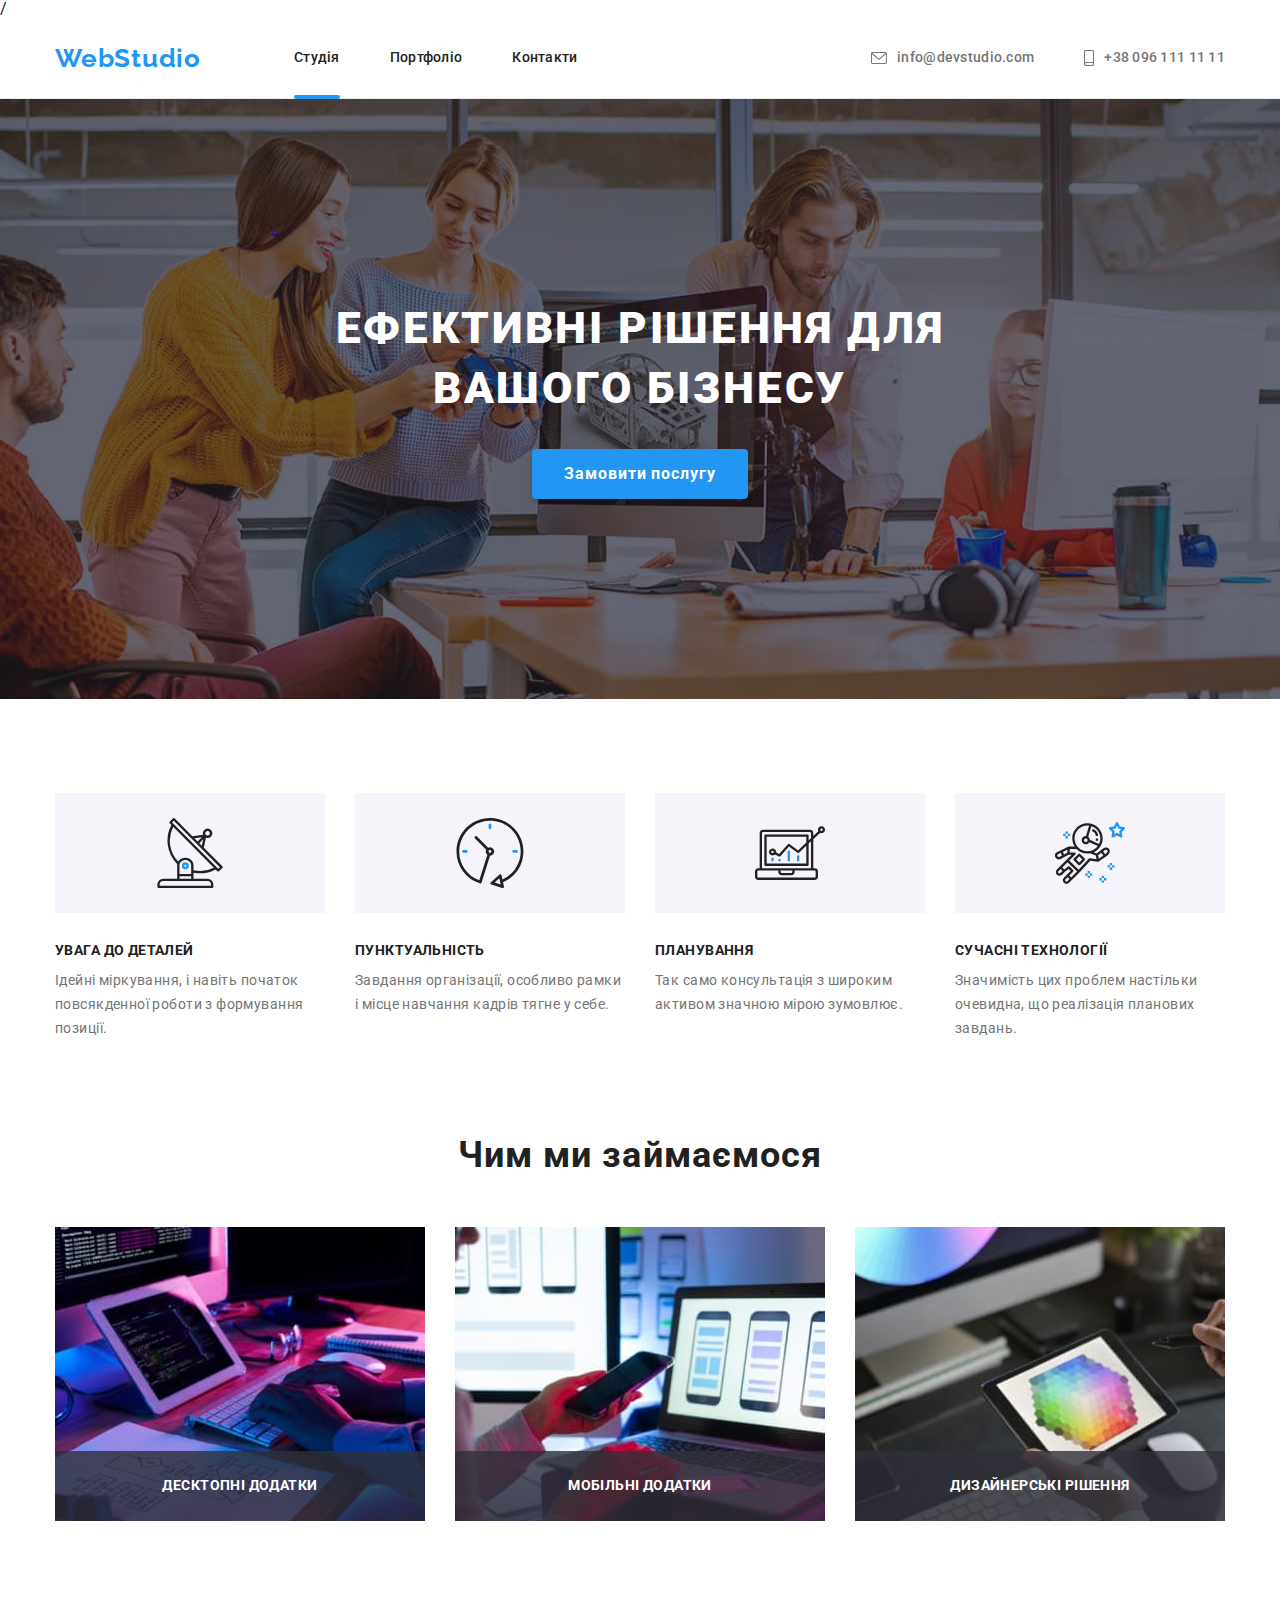
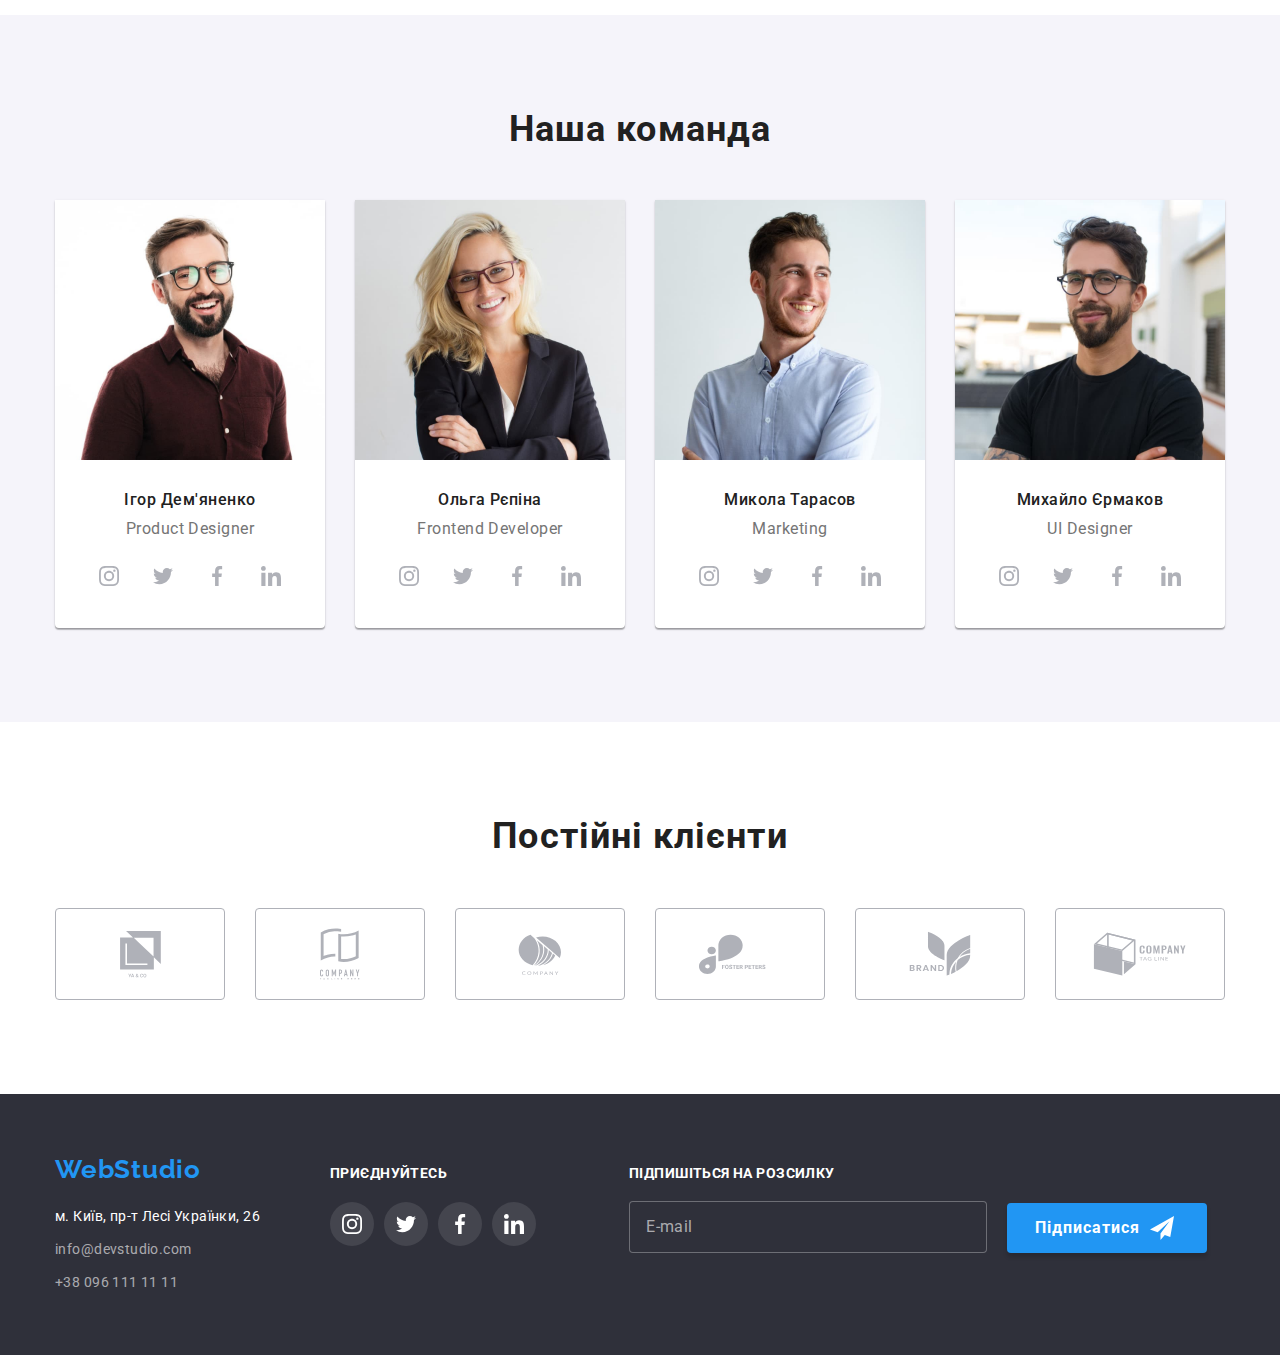
==== index.html @ 4f399b27 "07" ====
/<!DOCTYPE html>
<html lang="uk">
<head>
    <meta charset="UTF-8">
    <meta http-equiv="X-UA-Compatible" content="IE=edge">
    <meta name="viewport" content="width=device-width, initial-scale=1.0">
    <link href="https://fonts.googleapis.com/css2?family=Raleway:wght@700&family=Roboto:wght@400;500;700;900&display=swap"
        rel="stylesheet">
    <link rel="stylesheet" href="https://cdnjs.cloudflare.com/ajax/libs/modern-normalize/1.1.0/modern-normalize.min.css">
    <link rel="stylesheet" href="./css/main.min.css">
    <title>Студія</title>
</head>
<body>
<!--page header-->
    <header class="header">
    <div class="container header__item">
            <!--site logo-->
            <a class="logo" href="./index.html"><span>Web</span><span class="logo__roof">Studio</span></a>
            <!--section navigation menu-->
            <nav class="nav">
                <ul class="list nav__list">
                    <!--links to sections-->
                    <li class="list__item">
                        <a class="nav__link current" href="./index.html">Студія</a>
                    </li>
                    <li class="list__item">
                        <a class="nav__link" href="./portfolio.html">Портфоліо</a>
                    </li>
                    <li class="list__item">
                        <a class="nav__link" href="#">Контакти</a>
                    </li>
                </ul>
            </nav>
            <!--links contact us-->
            <ul class="list nav__list nav__list--left">
                <!--header e-mail address -->
                <li class="list__item">  
                    <a class="nav__link nav__link--disign" href="mailto:info@devstudio.com">
                        <svg class="nav__icon" width="16" height="12">
                            <use href="./images/icons.svg#icon-envelope"></use>
                        </svg>
                        info@devstudio.com
                    </a>
                </li>
                <!--header contact phone-->
                <li class="list__item">
                    <a class="nav__link nav__link--disign" href="tel:+380961111111">
                        <svg class="nav__icon" width="10" height="16">
                            <use href="./images/icons.svg#icon-smartphone"></use>
                        </svg>
                        +38 096 111 11 11
                    </a>
                </li>
            </ul>
    </div>
    </header>
                <!--main page content-->
    <main class="main">
                <!--section effective solutions for your business-->
        <section class="hiro">
                <!--title hero-->
            <h1 class="hiro__title">Ефективні рішення для вашого бізнесу</h1>
                <!--service order button-->
            <button class="button button--hiro" type="button" data-modal-open>Замовити послугу</button>
        </section>
                <!--features work section-->
        <section class="features">
               <div class="container">
                    <!--section heading features-->
                    <h2 class="features__title visualli-hiden">Особливості</h2>
                    <!--list of features-->
                    <ul class="list features__list">
                        <li class="list__item">
                                <div class="features__icon">
                                    <svg class="features__icon--antenna" width="70" height="70">
                                        <use href="./images/icons.svg#icon-antenna"></use>
                                    </svg>
                                </div>
                            <h3 class="features__subtitle">УВАГА ДО ДЕТАЛЕЙ</h3>
                            <p class="features__text">Ідейні міркування, і навіть початок повсякденної роботи з формування позиції.</p>
                        </li>
                        <li class="list__item">
                            <div class="features__icon">
                                <svg class="features__icon--clock" width="70" height="70">
                                    <use href="./images/icons.svg#icon-clock"></use>
                                </svg>
                            </div>
                            <h3 class="features__subtitle">ПУНКТУАЛЬНІСТЬ</h3>
                            <p class="features__text">Завдання організації, особливо рамки і місце навчання кадрів тягне у себе.</p>
                        </li>
                        <li class="list__item">
                            <div class="features__icon">
                                <svg class="features__icon--diagram" width="70" height="70">
                                    <use href="./images/icons.svg#icon-diagram"></use>
                                </svg>
                            </div>
                            <h3 class="features__subtitle">ПЛАНУВАННЯ</h3>
                            <p class="features__text">Так само консультація з широким активом значною мірою зумовлює.</p>
                        </li>
                        <li class="list__item">
                            <div class="features__icon">
                                <svg class="features__icon--astronaut" width="70" height="70">
                                    <use href="./images/icons.svg#icon-astronaut"></use>
                                </svg>
                            </div>
                            <h3 class="features__subtitle">СУЧАСНІ ТЕХНОЛОГІЇ</h3>
                            <p class="features__text">Значимість цих проблем настільки очевидна, що реалізація планових завдань.</p>
                        </li>
                    </ul>
                </div>
        </section>
        <section class="work">
            <div class="container">
                <!--what do we do-->
                <h2 class="title">Чим ми займаємося</h2>
                <!--image-->
                <ul class="list work__list">
                    <li class="list__item">
                        <div class="work__thumb">
                        <img class="work__image" src="./images/desk-office.jpg" alt="close up image programer working his desk office"
                            title="close up image programer working his desk office" width="370" height="294">
                            
                                <p class="work__text">Десктопні додатки</p>
                            </div>
                    </li>
                    <li class="list__item">
                        <div class="work__thumb">
                        <img class="work__image" src="./images/interface-mobile.jpg"
                            alt="web ui, designers are developing application smartphones team creators is working interface mobile"
                            title="web ui, designers are developing application smartphones team creators is working interface mobile"
                            width="370" height="294">
                            
                                <p class="work__text">Мобільні додатки</p>
                        </div>
                    </li>
                    <li class="list__item">
                        <div class="work__thumb">
                            <img class="work__image" src="./images/graphic-tablet.jpg" alt="creative artist web design with working colour selection graphic tablet"
                                title="creative artist web design with working colour selection graphic tablet" width="370" height="294">
                            <p class="work__text">Дизайнерські рішення</p>
                        </div>
                           
                    </li>
                </ul>
            </div>
        </section>
                <!--section is our team-->
        <section class="team">
            <div class="container">
                <h2 class="title">Наша команда</h2>
                <ul class="list team__list">
                    <!--employee card-->
                    <li class="list__item card">
                        <img class="team__image" src="./images/product-designer.jpg" alt="a dark-haired man in glasses with a bodysuit in a dark shirt"
                            title="a dark-haired man in glasses with a bodysuit in a dark shirt" width="270" height="260">
                        <div class="team__card">
                            <h3 class="team__subtitle">Ігор Дем'яненко</h3>
                            <p class="team__text">Product Designer</p>
                            <ul class="social">
                                <li class="social__item">
                                    <a class="social__linc social--light" href="#">
                                        <svg class="social__icon--instagram" width="20" height="20">
                                            <use href="./images/icons.svg#icon-instagram"></use>
                                        </svg>
                                    </a>
                                </li>
                                <li class="social__item">
                                    <a class="social__linc social--light" href="#">
                                        <svg class="social__icon--twitter" width="20" height="20">
                                            <use href="./images/icons.svg#icon-twitter"></use>
                                        </svg>
                                    </a>
                                </li>
                                <li class="social__item">
                                    <a class="social__linc social--light" href="#">
                                        <svg class="social__icon--facebook" width="20" height="20">
                                            <use href="./images/icons.svg#icon-facebook"></use>
                                        </svg>
                                    </a>
                                </li>
                                <li class="social__item">
                                    <a class="social__linc social--light" href="#">
                                        <svg class="social__icon--linkedin" width="20" height="20">
                                        <use href="./images/icons.svg#icon-linkedin"></use>
                                    </svg></a>
                                </li>
                            </ul>
                        </div>
                    </li>
                    <li class="list__item card">
                        <img class="team__image" src="./images/frontend-developer.jpg" alt="fair-haired woman in glasses in a classic suit"
                            title="fair-haired woman in glasses in a classic suit" width="270" height="260">
                        <div class="team__card">
                            <h3 class="team__subtitle">Ольга Рєпіна</h3>
                            <p class="team__text">Frontend Developer</p>
                            <ul class="social">
                                <li class="social__item">
                                    <a class="social__linc social--light" href="#">
                                        <svg class="social__icon--instagram" width="20" height="20">
                                            <use href="./images/icons.svg#icon-instagram"></use>
                                        </svg>
                                    </a>
                                </li>
                                <li class="social__item">
                                    <a class="social__linc social--light" href="#">
                                        <svg class="social__icon--twitter" width="20" height="20">
                                            <use href="./images/icons.svg#icon-twitter"></use>
                                        </svg>
                                    </a>
                                </li>
                                <li class="social__item">
                                    <a class="social__linc social--light" href="#">
                                        <svg class="social__icon--facebook" width="20" height="20">
                                            <use href="./images/icons.svg#icon-facebook"></use>
                                        </svg>
                                    </a>
                                </li>
                                <li class="social__item">
                                    <a class="social__linc social--light" href="#">
                                        <svg class="social__icon--linkedin" width="20" height="20">
                                            <use href="./images/icons.svg#icon-linkedin"></use>
                                        </svg></a>
                                </li>
                            </ul>
                        </div>
                    </li>
                    <li class="list__item card">
                        <img class="team__image" src="./images/marketing.jpg" alt="a dark-haired man in a light classic shirt"
                            title="a dark-haired man in a light classic shirt" width="270" height="260">
                        <div class="team__card">
                            <h3 class="team__subtitle">Микола Тарасов</h3>
                            <p class="team__text">Marketing</p>

                        <ul class="social">
                            <li class="social__item">
                                <a class="social__linc social--light" href="#">
                                    <svg class="social__icon--instagram" width="20" height="20">
                                        <use href="./images/icons.svg#icon-instagram"></use>
                                    </svg>
                                </a>
                            </li>
                            <li class="social__item">
                                <a class="social__linc social--light" href="#">
                                    <svg class="social__icon--twitter" width="20" height="20">
                                        <use href="./images/icons.svg#icon-twitter"></use>
                                    </svg>
                                </a>
                            </li>
                            <li class="social__item">
                                <a class="social__linc social--light" href="#">
                                    <svg class="social__icon--facebook" width="20" height="20">
                                        <use href="./images/icons.svg#icon-facebook"></use>
                                    </svg>
                                </a>
                            </li>
                            <li class="social__item">
                                <a class="social__linc social--light" href="#">
                                    <svg class="social__icon--linkedin" width="20" height="20">
                                        <use href="./images/icons.svg#icon-linkedin"></use>
                                    </svg></a>
                            </li>
                        </ul>
                        </div>
                    </li>
                    <li class="list__item card">
                        <img class="team__image" src="./images/ui-designer.jpg" alt="dark-haired man in glasses, in a black T-shirt"
                            title="dark-haired man in glasses, in a black T-shirt" width="270" height="260">
                        <div class="team__card">
                            <h3 class="team__subtitle">Михайло Єрмаков</h3>
                            <p class="team__text">UI Designer</p>
                            <ul class="social">
                                <li class="social__item">
                                    <a class="social__linc social--light" href="#" >
                                        <svg class="social__icon--instagram" width="20" height="20">
                                            <use href="./images/icons.svg#icon-instagram"></use>
                                        </svg>
                                    </a>
                                </li>
                                <li class="social__item">
                                    <a class="social__linc social--light" href="#">
                                        <svg class="social__icon--twitter" width="20" height="20">
                                            <use href="./images/icons.svg#icon-twitter"></use>
                                        </svg>
                                    </a>
                                </li>
                                <li class="social__item">
                        
                                    <a class="social__linc social--light" href="#" >
                                        <svg class="social__icon--facebook" width="20" height="20">
                                            <use href="./images/icons.svg#icon-facebook"></use>
                                        </svg>
                                    </a>
                                </li>
                                <li class="social__item">
                                    <a class="social__linc social--light" href="#">
                                        <svg class="social__icon--linkedin" width="20" height="20">
                                            <use href="./images/icons.svg#icon-linkedin"></use>
                                        </svg></a>
                                </li>
                            </ul>
                        </div>
                    </li>
                </ul>
            </div>
        </section>
        <!--section is our team-->
        <section class="customers">
            <div class="container">
                <h2 class="title">Постійні клієнти</h2>
                <ul class="list customers__list">
                    <li class="customers__item">
                        <a class="customers__linc" href="#">
                            <svg class="customers__icon" width="41" height="46.7">
                                <use href="./images/icons.svg#icon-comp1"></use>
                            </svg>
                        </a>
                        
                    </li>
                    <li class="customers__item">
                        <a class="customers__linc" href="#">
                            <svg class="customers__icon" width="40" height="52">
                                <use href="./images/icons.svg#icon-comp2"></use>
                            </svg>
                        </a>

                    </li>
                    <li class="customers__item">
                        <a class="customers__linc" href="#">
                            <svg class="customers__icon" width="43.46" height="41.18">
                                <use href="./images/icons.svg#icon-comp3"></use>
                            </svg>
                        </a>

                    </li>
                    <li class="customers__item">
                        <a class="customers__linc" href="#">
                            <svg class="customers__icon" width="84.44" height="40.62">
                                <use href="./images/icons.svg#icon-comp4"></use>
                            </svg>
                        </a>

                    </li>
                    <li class="customers__item">
                        <a class="customers__linc" href="#">
                            <svg class="customers__icon" width="62.54" height="45.43">
                                <use href="./images/icons.svg#icon-comp5"></use>
                            </svg>
                        </a>

                    </li>
                    <li class="customers__item">
                        <a class="customers__linc" href="#">
                            <svg class="customers__icon" width="93.79" height="43.93">
                                <use href="./images/icons.svg#icon-comp6"></use>
                            </svg>
                        </a>

                    </li>
                </ul>
            </div>
        </section>
    </main>
                <!--footer site-->
    <footer class="footer">
                <div class="container">
                    <section class="footer__item">
                        
                        <div class="footer__contacts">
                            <!--footer site logo-->
                            <a class="logo" href="./index.html"><span>Web</span><span class="logo__basement">Studio</span></a>
                            <!--location-->
                            <address class="address">
                                <ul class="list">
                                    <li class="list__item--address">
                                        <a class="address__geo--link address--contact" href="https://go.2gis.com/3j73v" target="_blank" rel="noopener noreferrer nofollow">м.
                                            Київ, пр-т Лесі Українки, 26</a>
                                    </li>
                                    <li class="list__item--address address--contact">
                                        <a class="address__mail--link" href="mailto:info@devstudio.com">info@devstudio.com</a>
                                    </li>
                                    <li class="list__item--address address--contact">
                                        <a class="address__tel--link" href="tel:+380961111111">+38 096 111 11 11</a>
                                    </li>
                                </ul>
                            </address>
                        </div>
                        
                        <div class="footer__social">
                            <h3 class="footer__title">приєднуйтесь</h3>
                            <ul class="social">
                                <li class="social__item">
                                    <a class="social__linc social--dark" href="#">
                                        <svg class="social__icon--instagram" width="20" height="20">
                                            <use href="./images/icons.svg#icon-instagram"></use>
                                        </svg>
                                    </a>
                                </li>
                                <li class="social__item">
                                    <a class="social__linc social--dark" href="#">
                                        <svg class="social__icon--twitter" width="20" height="20">
                                            <use href="./images/icons.svg#icon-twitter"></use>
                                        </svg>
                                    </a>
                                </li>
                                <li class="social__item">
                                    <a class="social__linc social--dark" href="#">
                                        <svg class="social__icon--facebook" width="20" height="20">
                                            <use href="./images/icons.svg#icon-facebook"></use>
                                        </svg>
                                    </a>
                                </li>
                                <li class="social__item" >
                                    <a class="social__linc social--dark" href="#">
                                        <svg class="social__icon--linkedin" width="20" height="20">
                                            <use href="./images/icons.svg#icon-linkedin"></use>
                                        </svg></a>
                                </li>
                            </ul>
                        </div>
                        <!-- subscription form -->
            
                            <form class="futer__form" name="subscription-form">
                                <label class="futer__label" id="subscription-form">Підпишіться на розсилку
                                    <input class="futer__input" type="email" name="subscription-form" placeholder="E-mail" >
                                </label>
                                <button class="button button--submit" type="submit">Підписатися
                                    <svg class="button__icon--end" width="24" height="24">
                                        <use href="./images/icons.svg#icon-send"></use>
                                    </svg>
                                </button>

                            </form>
                            
                    </section>
                </div>
    </footer>

    <!-- backdroup -->
    <div class="backdroup is-hidden" data-modal>
    <div class="modal">
                <!-- backdroup form-->
            <form class="modal__form" name="backdrop-form" autocomplete="off" >
                <strong class="modal__title">Залиште свої дані, ми вам передзвонимо</strong>

                <label id="backdrop-text" class="modal__label">Ім'я
                    <input type="text" name="user-name" class="modal__input" placeholder=" " minlength="3" required>
                    <svg class="modal__icon--start" width="18" height="18">
                        <use href="./images/icons.svg#icon-person"></use>
                    </svg>
                </label>

                <label id="backdrop-tel" class="modal__label">Телефон
                    <input type="tel" name="user-tel" class="modal__input" required>
                    <svg class="modal__icon--start" width="18" height="18">
                        <use href="./images/icons.svg#icon-phone"></use>
                    </svg>
                </label>

                <label id="backdrop-email" class="modal__label">Пошта
                    <input type="email" name="user-post" class="modal__input" required>
                    <svg class="modal__icon--start" width="18" height="18">
                        <use href="./images/icons.svg#icon-blackimail"></use>
                    </svg>
                </label>

                <label id="backdrop-feedback" class="modal__label">Коментар
                    <textarea class="feedback" name="feedback" cols="30" rows="9" placeholder="Введіть текст"></textarea>
                </label>

                <label class="user__contract">
                    <input type="checkbox" name="user-contract" class="checkbox" required>
                    <svg class="checkbox__icon" width="16" height="15">
                        <use class="icon" href="./images/icons.svg#icon-check"></use>
                    </svg>

                    Погоджуюся з розсилкою та приймаю <a class="contract" href="#">Умови договору</a>
                </label>

                <button class="button button--modal" type="submit">Відправити</button>

            </form>
           
        <button class="button__icon--center" data-modal-close>
            <svg class="button__icon" width="11" height="11">
                <use href="./images/icons.svg#close-black"></use>
            </svg>
        </button>
    </div>
    </div>
    <script src="./js/modal.js"></script>
</body>
</html>
---- css/main.min.css ----
body{font-family:"Roboto",sans-serif;color:#212121;background-color:#fff}a{text-decoration:none}.container{width:1200px;margin-left:auto;margin-right:auto;padding:0 15px}.visualli-hiden{position:absolute;white-space:nowrap;width:1px;height:1px;overflow:hidden;border:0;padding:0;clip:rect(0 0 0 0);-webkit-clip-path:inset(50%);clip-path:inset(50%);margin:-1px}.list{list-style:none;margin:0px;padding:0px}.list__item{position:relative;background-color:#fff}.list__item--address{position:relative;background-color:#2f303a}.title{margin:0 0 50px 0;font-weight:700;font-size:36px;line-height:1.16;letter-spacing:.03em;text-align:center}.header{position:fixed;width:100%;left:50%;-webkit-transform:translateX(-50%);transform:translateX(-50%);border-bottom:1px solid #ececec;background-color:#fff;z-index:99}.header__item{display:-webkit-box;display:-ms-flexbox;display:flex;-webkit-box-align:center;-ms-flex-align:center;align-items:center}.logo{font-family:"Raleway",sans-serif;font-size:26px;font-weight:700;line-height:1.19;letter-spacing:.03em;color:#2196f3}.logo__accent{color:#000}.logo__accent--color{color:#fff}.current::after{position:absolute;bottom:-1px;width:100%;display:block;height:4px;border-radius:2px;content:"";background-color:#2196f3;-webkit-transition:-webkit-transform 250ms cubic-bezier(0.4, 0, 0.2, 1);transition:-webkit-transform 250ms cubic-bezier(0.4, 0, 0.2, 1);transition:transform 250ms cubic-bezier(0.4, 0, 0.2, 1);transition:transform 250ms cubic-bezier(0.4, 0, 0.2, 1), -webkit-transform 250ms cubic-bezier(0.4, 0, 0.2, 1)}.list .nav__link .current{color:#2196f3}.nav{margin-left:93px}.nav__list{display:-webkit-box;display:-ms-flexbox;display:flex}.nav__list .list__item+.list__item{margin-left:50px}.nav__link{display:-webkit-box;display:-ms-flexbox;display:flex;padding:32px 0;font-weight:500;-webkit-box-align:center;-ms-flex-align:center;align-items:center;color:#212121;font-size:14px;line-height:1.14;letter-spacing:.02em;-webkit-transition:color 250ms cubic-bezier(0.4, 0, 0.2, 1);transition:color 250ms cubic-bezier(0.4, 0, 0.2, 1)}.nav__link:hover,.nav__link:focus{color:#2196f3}.nav__list--left{margin-left:auto}.nav__list--left .nav__link--disign{color:#757575}.nav__list--left .nav__link--disign:hover,.nav__list--left .nav__link--disign:focus{color:#2196f3}.nav__list--left .nav__icon{margin-right:10px;fill:currentColor}.nav__list--left .list__item+.list__item{margin-left:50px}.main{padding-top:81px}.hiro{max-width:1600px;margin-left:auto;margin-right:auto;padding-top:200px;padding-bottom:200px;text-align:center;background-color:#c4c4c4;background-image:-webkit-gradient(linear, left top, right top, from(rgba(47, 48, 58, 0.4)), to(rgba(47, 48, 58, 0.4))),url(../images/hiro.jpg);background-image:linear-gradient(to right, rgba(47, 48, 58, 0.4), rgba(47, 48, 58, 0.4)),url(../images/hiro.jpg);background-size:cover;background-position:center;background-repeat:no-repeat}.hiro__title{margin:0 auto;text-transform:uppercase;max-width:696px;text-align:center;font-weight:900;font-size:44px;line-height:1.36;letter-spacing:.06em;color:#fff}.button{font-family:inherit;font-weight:700;font-size:16px;line-height:1.88;letter-spacing:.06em;cursor:pointer;-webkit-box-shadow:0px 4px 4px rgba(0,0,0,.15);box-shadow:0px 4px 4px rgba(0,0,0,.15);color:#fff;background-color:#2196f3;border-radius:4px;border:inherit;-webkit-transition:background-color 250ms cubic-bezier(0.4, 0, 0.2, 1) box-shadow 250ms cubic-bezier(0.4, 0, 0.2, 1);transition:background-color 250ms cubic-bezier(0.4, 0, 0.2, 1) box-shadow 250ms cubic-bezier(0.4, 0, 0.2, 1)}.button:hover,.button:focus{background-color:#188ce8}.button--hiro{display:inline-block;text-align:center;border-color:rgba(0,0,0,0);min-width:216px;margin-top:30px;padding:10px 32px}.features{padding-top:94px;padding-bottom:94px}.features__subtitle{margin-top:0px;margin-bottom:10px;font-weight:700;font-size:14px;line-height:1.14;letter-spacing:.03em;text-transform:uppercase}.features__text{color:#757575;margin:0px;font-size:14px;line-height:1.71;letter-spacing:.03em}.features__icon{display:-webkit-box;display:-ms-flexbox;display:flex;-webkit-box-align:center;-ms-flex-align:center;align-items:center;-webkit-box-pack:center;-ms-flex-pack:center;justify-content:center;margin-bottom:30px;height:120px;background-color:#f5f4fa}.features__list{display:-webkit-box;display:-ms-flexbox;display:flex;margin:0px;padding:0px;gap:30px}.features__list .list__item{-ms-flex-preferred-size:calc((100% - 90px)/4);flex-basis:calc((100% - 90px)/4)}.work{padding-bottom:94px}.work__list{display:-webkit-box;display:-ms-flexbox;display:flex;margin:0;padding:0;gap:30px}.work__thumb{position:relative;height:294px}.work__text{position:absolute;bottom:0;margin:0;padding:27px 0 27px 0;display:block;width:100%;text-align:center;text-transform:uppercase;font-weight:700;font-size:14px;line-height:1.14;letter-spacing:.03em;color:#fff;background-color:rgba(47,48,58,.8)}.team{padding-top:94px;padding-bottom:94px;background-color:#f5f4fa}.team__list{display:-webkit-box;display:-ms-flexbox;display:flex;margin:0px;padding:0px;gap:30px}.team__card{padding:30px 0}.team__subtitle{margin:0px;margin-bottom:10px;text-align:center;font-size:16px;line-height:1.19;letter-spacing:.03em;font-weight:500;color:#212121}.team__text{margin:0px;margin-bottom:16px;text-align:center;font-size:16px;line-height:1.19;letter-spacing:.03em;color:#757575}.card{-webkit-box-shadow:0px 1px 3px rgba(0,0,0,.12),0px 1px 1px rgba(0,0,0,.14),0px 2px 1px rgba(0,0,0,.2);box-shadow:0px 1px 3px rgba(0,0,0,.12),0px 1px 1px rgba(0,0,0,.14),0px 2px 1px rgba(0,0,0,.2);border-radius:0px 0px 4px 4px}.social{display:-webkit-box;display:-ms-flexbox;display:flex;-webkit-box-pack:center;-ms-flex-pack:center;justify-content:center;list-style:none;margin:0;padding:0;gap:10px}.social__linc{display:-webkit-box;display:-ms-flexbox;display:flex;-webkit-box-align:center;-ms-flex-align:center;align-items:center;-webkit-box-pack:center;-ms-flex-pack:center;justify-content:center;padding:0;border-radius:50%;width:44px;height:44px;-webkit-transition:background-color 250ms cubic-bezier(0.4, 0, 0.2, 1),fill 250ms cubic-bezier(0.4, 0, 0.2, 1);transition:background-color 250ms cubic-bezier(0.4, 0, 0.2, 1),fill 250ms cubic-bezier(0.4, 0, 0.2, 1)}.social--light{color:#fff;fill:#afb1b8}.social--light:hover,.social--light:focus{background-color:#2196f3;fill:currentColor}.social--dark{background-color:rgba(255,255,255,.1019607843);fill:#fff}.social--dark:hover,.social--dark:focus{background-color:#2196f3;color:currentColor}.customers{padding-top:94px;padding-bottom:94px}.customers__list{display:-webkit-box;display:-ms-flexbox;display:flex;margin:0px;padding:0px;gap:30px}.customers__linc{display:-webkit-box;display:-ms-flexbox;display:flex;-webkit-box-align:center;-ms-flex-align:center;align-items:center;-webkit-box-pack:center;-ms-flex-pack:center;justify-content:center;width:170px;height:92px;color:#afb1b8;border:1px solid #afb1b8;border-radius:4px;-webkit-transition:color 250ms cubic-bezier(0.4, 0, 0.2, 1),border 250ms cubic-bezier(0.4, 0, 0.2, 1);transition:color 250ms cubic-bezier(0.4, 0, 0.2, 1),border 250ms cubic-bezier(0.4, 0, 0.2, 1)}.customers__linc:hover,.customers__linc:focus{color:#188ce8;border:1px solid #188ce8}.customers__icon{display:block;fill:currentColor}.footer{padding-top:60px;padding-bottom:60px;background:#2f303a}.footer__title{margin-top:0px;margin-bottom:10px;font-weight:700;font-size:14px;line-height:1.14;letter-spacing:.03em;text-transform:uppercase;margin-bottom:20px;color:#fff}.footer__item{display:-webkit-box;display:-ms-flexbox;display:flex;-webkit-box-align:baseline;-ms-flex-align:baseline;align-items:baseline}.footer__social{display:block;margin-left:70px}.address{display:block;font-style:normal;margin-top:20px;font-size:14px;line-height:1.71;letter-spacing:.03em}.address__geo--link{color:#fff;-webkit-transition:color 250ms cubic-bezier(0.4, 0, 0.2, 1);transition:color 250ms cubic-bezier(0.4, 0, 0.2, 1)}.address__geo--link:hover,.address__geo--link:focus{color:#2196f3}.address__mail--link,.address__tel--link{display:block;color:rgba(255,255,255,.6);-webkit-transition:color 250ms cubic-bezier(0.4, 0, 0.2, 1);transition:color 250ms cubic-bezier(0.4, 0, 0.2, 1)}.address__mail--link:hover,.address__mail--link:focus,.address__tel--link:hover,.address__tel--link:focus{color:#2196f3}.address--contact{margin-top:9px}.futer__form{position:relative;display:-webkit-box;display:-ms-flexbox;display:flex;-webkit-box-align:end;-ms-flex-align:end;align-items:flex-end;margin-left:93px}.futer__form .futer__label{display:-webkit-box;display:-ms-flexbox;display:flex;-webkit-box-orient:vertical;-webkit-box-direction:normal;-ms-flex-direction:column;flex-direction:column;font-weight:700;font-size:14px;line-height:16px;letter-spacing:.03em;text-transform:uppercase;color:#fff}.futer__form .futer__label:hover .futer__input,.futer__form .futer__label:focus-within .futer__input{border-color:#2196f3}.futer__form .futer__label .futer__input:hover::-webkit-input-placeholder{color:#2196f3}.futer__form .futer__label .futer__input:hover::-moz-placeholder{color:#2196f3}.futer__form .futer__label .futer__input:hover:-ms-input-placeholder{color:#2196f3}.futer__form .futer__label .futer__input:hover::-ms-input-placeholder{color:#2196f3}.futer__form .futer__label .futer__input:hover::placeholder{color:#2196f3}.futer__form .futer__input{display:inline-block;margin-top:20px;width:358px;background-color:#2f303a;padding:15px 16px;color:rgba(255,255,255,.6);font-size:16px;line-height:20px;letter-spacing:.03em;border:1px solid rgba(255,255,255,.3);border-radius:4px;-webkit-transition:border-color 250ms cubic-bezier(0.4, 0, 0.2, 1);transition:border-color 250ms cubic-bezier(0.4, 0, 0.2, 1)}.futer__form .futer__input::-webkit-input-placeholder{font-size:16px;line-height:20px;letter-spacing:.03em;color:rgba(255,255,255,.6);-webkit-transition:color 250ms cubic-bezier(0.4, 0, 0.2, 1);transition:color 250ms cubic-bezier(0.4, 0, 0.2, 1)}.futer__form .futer__input::-moz-placeholder{font-size:16px;line-height:20px;letter-spacing:.03em;color:rgba(255,255,255,.6);-moz-transition:color 250ms cubic-bezier(0.4, 0, 0.2, 1);transition:color 250ms cubic-bezier(0.4, 0, 0.2, 1)}.futer__form .futer__input:-ms-input-placeholder{font-size:16px;line-height:20px;letter-spacing:.03em;color:rgba(255,255,255,.6);-ms-transition:color 250ms cubic-bezier(0.4, 0, 0.2, 1);transition:color 250ms cubic-bezier(0.4, 0, 0.2, 1)}.futer__form .futer__input::-ms-input-placeholder{font-size:16px;line-height:20px;letter-spacing:.03em;color:rgba(255,255,255,.6);-ms-transition:color 250ms cubic-bezier(0.4, 0, 0.2, 1);transition:color 250ms cubic-bezier(0.4, 0, 0.2, 1)}.futer__form .futer__input::placeholder{font-size:16px;line-height:20px;letter-spacing:.03em;color:rgba(255,255,255,.6);-webkit-transition:color 250ms cubic-bezier(0.4, 0, 0.2, 1);transition:color 250ms cubic-bezier(0.4, 0, 0.2, 1)}.button--submit{display:-webkit-box;display:-ms-flexbox;display:flex;-webkit-box-align:center;-ms-flex-align:center;align-items:center;text-align:center;min-width:200px;margin-left:20px;padding:10px 28px;border:inherit}.button__icon--end{background-color:rgba(0,0,0,0);margin-left:10px}.backdroup{position:fixed;top:0;left:0;width:100%;height:100%;background-color:rgba(0,0,0,.2);opacity:1;-webkit-transition:opacity 250ms cubic-bezier(0.4, 0, 0.2, 1);transition:opacity 250ms cubic-bezier(0.4, 0, 0.2, 1)}.backdroup.is-hidden{visibility:visible;opacity:0;pointer-events:none}.backdroup.is-hidden .modal{-webkit-transform:translate(-50%, -50%) scale(1.1) rotateZ(180deg);transform:translate(-50%, -50%) scale(1.1) rotateZ(180deg);-webkit-box-shadow:none;box-shadow:none}.modal{position:absolute;top:50%;left:50%;-webkit-transform:translate(-50%, -50%) scale(1);transform:translate(-50%, -50%) scale(1);border-radius:4px;width:528px;height:581px;padding:40px;background-color:#fff;-webkit-box-shadow:0px 1px 3px rgba(0,0,0,.12),0px 1px 1px rgba(0,0,0,.14),0px 2px 1px rgba(0,0,0,.2);box-shadow:0px 1px 3px rgba(0,0,0,.12),0px 1px 1px rgba(0,0,0,.14),0px 2px 1px rgba(0,0,0,.2);-webkit-transition:-webkit-box-shadow 250ms cubic-bezier(0.4, 0, 0.2, 1) scale 250ms cubic-bezier(0.4, 0, 0.2, 1) transform 250ms cubic-bezier(0.4, 0, 0.2, 1);transition:-webkit-box-shadow 250ms cubic-bezier(0.4, 0, 0.2, 1) scale 250ms cubic-bezier(0.4, 0, 0.2, 1) transform 250ms cubic-bezier(0.4, 0, 0.2, 1);transition:box-shadow 250ms cubic-bezier(0.4, 0, 0.2, 1) scale 250ms cubic-bezier(0.4, 0, 0.2, 1) transform 250ms cubic-bezier(0.4, 0, 0.2, 1);transition:box-shadow 250ms cubic-bezier(0.4, 0, 0.2, 1) scale 250ms cubic-bezier(0.4, 0, 0.2, 1) transform 250ms cubic-bezier(0.4, 0, 0.2, 1), -webkit-box-shadow 250ms cubic-bezier(0.4, 0, 0.2, 1) scale 250ms cubic-bezier(0.4, 0, 0.2, 1) transform 250ms cubic-bezier(0.4, 0, 0.2, 1)}.modal__form{position:relative;display:-webkit-box;display:-ms-flexbox;display:flex;-webkit-box-orient:vertical;-webkit-box-direction:normal;-ms-flex-direction:column;flex-direction:column;height:581px}.modal__title{display:block;text-align:center;padding:0 auto;margin-bottom:12px;font-weight:700;font-size:20px;line-height:23px;letter-spacing:.03em;color:#212121}.modal__label{position:relative;display:-webkit-box;display:-ms-flexbox;display:flex;-webkit-box-orient:vertical;-webkit-box-direction:normal;-ms-flex-direction:column;flex-direction:column;margin-bottom:10px;font-size:12px;line-height:14px;letter-spacing:.01em;cursor:pointer;color:#757575;-webkit-transition:color 250ms cubic-bezier(0.4, 0, 0.2, 1);transition:color 250ms cubic-bezier(0.4, 0, 0.2, 1)}.modal__label:focus-within,.modal__label:hover{color:#2196f3}.modal__label:focus-within>.feedback,.modal__label:hover>.feedback{border-color:#2196f3}.modal__label .modal__input{margin-top:4px;padding:0 0 0 42px;height:40px;border:1px solid rgba(33,33,33,.2);border-radius:4px;cursor:pointer;-webkit-transition:border-color 250ms cubic-bezier(0.4, 0, 0.2, 1);transition:border-color 250ms cubic-bezier(0.4, 0, 0.2, 1)}.modal__label:focus-within .modal__label .modal__input,.modal__label:hover .modal__label .modal__input{border-color:#2196f3}.modal__label .modal__icon--start{position:absolute;left:12px;bottom:11px;cursor:pointer;-webkit-transition:fill 250ms cubic-bezier(0.4, 0, 0.2, 1);transition:fill 250ms cubic-bezier(0.4, 0, 0.2, 1)}.modal__label .modal__icon--start:hover,.modal__label .modal__icon--start:focus-within{fill:#2196f3}.modal__label .modal__icon--start .modal__input:focus-within,.modal__label .modal__icon--start .modal__input:hover{border-color:#2196f3}.modal__label .feedback{height:120px;padding:12px 16px;margin-top:4px;border:1px solid rgba(33,33,33,.2);border-radius:4px;resize:none;-webkit-transition:border-color 250ms cubic-bezier(0.4, 0, 0.2, 1);transition:border-color 250ms cubic-bezier(0.4, 0, 0.2, 1)}.modal__label .feedback::-webkit-input-placeholder{font-size:12px;line-height:14px;letter-spacing:.01em;color:rgba(117,117,117,.5)}.modal__label .feedback::-moz-placeholder{font-size:12px;line-height:14px;letter-spacing:.01em;color:rgba(117,117,117,.5)}.modal__label .feedback:-ms-input-placeholder{font-size:12px;line-height:14px;letter-spacing:.01em;color:rgba(117,117,117,.5)}.modal__label .feedback::-ms-input-placeholder{font-size:12px;line-height:14px;letter-spacing:.01em;color:rgba(117,117,117,.5)}.modal__label .feedback::placeholder{font-size:12px;line-height:14px;letter-spacing:.01em;color:rgba(117,117,117,.5)}.modal__label .checkbox{position:absolute;white-space:nowrap;width:1px;height:1px;overflow:hidden;border:0;padding:0;clip:rect(0 0 0 0);-webkit-clip-path:inset(50%);clip-path:inset(50%);margin:-1px}.modal__label .checkbox__icon{margin-right:8px;width:16px;height:15px;background-color:var(--primari-background-color);border:solid 2px #000;border-radius:2px;-webkit-transition:background-color 250ms cubic-bezier(0.4, 0, 0.2, 1),border-color 250ms cubic-bezier(0.4, 0, 0.2, 1);transition:background-color 250ms cubic-bezier(0.4, 0, 0.2, 1),border-color 250ms cubic-bezier(0.4, 0, 0.2, 1)}.modal__label .checkbox:checked+.checkbox__icon{background-color:#2196f3;border-color:#2196f3}.modal__label:nth-child(5){margin-bottom:20px}.modal__input:focus-within+.modal__icon--start,.modal__input:hover+.modal__icon--start,.modal__icon--start:hover,.modal__icon--start:focus-within{fill:var(--hov-foc-color)}.button__icon--center{position:absolute;top:8px;right:8px;display:-webkit-box;display:-ms-flexbox;display:flex;-webkit-box-align:center;-ms-flex-align:center;align-items:center;-webkit-box-pack:center;-ms-flex-pack:center;justify-content:center;-webkit-perspective:800px;perspective:800px;width:30px;height:30px;border-radius:50%;background-color:#fff;cursor:pointer;-webkit-transform:rotateZ(0deg);transform:rotateZ(0deg);-webkit-transition:fill 250ms cubic-bezier(0.4, 0, 0.2, 1),-webkit-transform 250ms cubic-bezier(0.4, 0, 0.2, 1);transition:fill 250ms cubic-bezier(0.4, 0, 0.2, 1),-webkit-transform 250ms cubic-bezier(0.4, 0, 0.2, 1);transition:transform 250ms cubic-bezier(0.4, 0, 0.2, 1),fill 250ms cubic-bezier(0.4, 0, 0.2, 1);transition:transform 250ms cubic-bezier(0.4, 0, 0.2, 1),fill 250ms cubic-bezier(0.4, 0, 0.2, 1),-webkit-transform 250ms cubic-bezier(0.4, 0, 0.2, 1)}.button__icon--center:hover,.button__icon--center:focus{-webkit-transform:rotateZ(90deg);transform:rotateZ(90deg);fill:#2196f3}.filter{padding-top:94px;padding-bottom:94px}.filter__list{display:-webkit-box;display:-ms-flexbox;display:flex;-webkit-box-pack:center;-ms-flex-pack:center;justify-content:center;margin-bottom:50px;gap:8px}.button__filter{min-width:68px;text-align:center;padding:6px 22px;border-radius:4px;border:1px solid rgba(0,0,0,0);font-weight:500;font-size:16px;line-height:1.62;letter-spacing:.03em;color:#212121;font-family:inherit;-webkit-transition:color 250ms cubic-bezier(0.4, 0, 0.2, 1),background-color 250ms cubic-bezier(0.4, 0, 0.2, 1),-webkit-box-shadow 250ms cubic-bezier(0.4, 0, 0.2, 1);transition:color 250ms cubic-bezier(0.4, 0, 0.2, 1),background-color 250ms cubic-bezier(0.4, 0, 0.2, 1),-webkit-box-shadow 250ms cubic-bezier(0.4, 0, 0.2, 1);transition:color 250ms cubic-bezier(0.4, 0, 0.2, 1),background-color 250ms cubic-bezier(0.4, 0, 0.2, 1),box-shadow 250ms cubic-bezier(0.4, 0, 0.2, 1);transition:color 250ms cubic-bezier(0.4, 0, 0.2, 1),background-color 250ms cubic-bezier(0.4, 0, 0.2, 1),box-shadow 250ms cubic-bezier(0.4, 0, 0.2, 1),-webkit-box-shadow 250ms cubic-bezier(0.4, 0, 0.2, 1)}.button__filter:hover,.button__filter:focus{color:#fff;background-color:#2196f3;-webkit-box-shadow:0px 3px 1px rgba(0,0,0,.1),0px 1px 2px rgba(0,0,0,.08),0px 2px 2px rgba(0,0,0,.12);box-shadow:0px 3px 1px rgba(0,0,0,.1),0px 1px 2px rgba(0,0,0,.08),0px 2px 2px rgba(0,0,0,.12)}.examples__list{display:-webkit-box;display:-ms-flexbox;display:flex;-ms-flex-wrap:wrap;flex-wrap:wrap;margin:0;padding:0;margin-left:-30px;margin-top:-30px}.examples__item{-ms-flex-preferred-size:calc(33.3333333333% - 30px);flex-basis:calc(33.3333333333% - 30px);margin-left:30px;margin-top:30px;-webkit-transition:-webkit-box-shadow 250ms cubic-bezier(0.4, 0, 0.2, 1);transition:-webkit-box-shadow 250ms cubic-bezier(0.4, 0, 0.2, 1);transition:box-shadow 250ms cubic-bezier(0.4, 0, 0.2, 1);transition:box-shadow 250ms cubic-bezier(0.4, 0, 0.2, 1), -webkit-box-shadow 250ms cubic-bezier(0.4, 0, 0.2, 1)}.examples__item:hover,.examples__item:focus{-webkit-box-shadow:0px 1px 1px rgba(0,0,0,.12),0px 4px 4px rgba(0,0,0,.06),1px 4px 6px rgba(0,0,0,.16);box-shadow:0px 1px 1px rgba(0,0,0,.12),0px 4px 4px rgba(0,0,0,.06),1px 4px 6px rgba(0,0,0,.16)}.examples__item:hover .thumb__overlai,.examples__item:focus-within .thumb__overlai{-webkit-transform:translateY(0);transform:translateY(0)}.examples__link:hover,.examples__link:focus{-webkit-box-shadow:0px 1px 1px rgba(0,0,0,.12),0px 4px 4px rgba(0,0,0,.06),1px 4px 6px rgba(0,0,0,.16);box-shadow:0px 1px 1px rgba(0,0,0,.12),0px 4px 4px rgba(0,0,0,.06),1px 4px 6px rgba(0,0,0,.16)}.thumb{position:relative;overflow:hidden}.thumb__overlai{position:absolute;display:block;-webkit-transform:translateY(100%);transform:translateY(100%);margin:0;padding:63px 24px;width:100%;height:100%;color:#fff;background-color:rgba(33,150,243,.9);font-size:18px;line-height:1.56;letter-spacing:.03em;-webkit-transition:-webkit-transform 250ms cubic-bezier(0.4, 0, 0.2, 1);transition:-webkit-transform 250ms cubic-bezier(0.4, 0, 0.2, 1);transition:transform 250ms cubic-bezier(0.4, 0, 0.2, 1);transition:transform 250ms cubic-bezier(0.4, 0, 0.2, 1), -webkit-transform 250ms cubic-bezier(0.4, 0, 0.2, 1)}.thumb__title{margin:0;padding:0;font-weight:700;font-size:18px;line-height:2;letter-spacing:.06em;color:#212121}.thumb__text{margin:0;padding:0;margin-top:4px;font-size:16px;line-height:2;letter-spacing:.03em;color:#757575}.thumb__item{padding:24px 20px;border-right:1px solid #eee;border-bottom:1px solid #eee;border-left:1px solid #eee}/*# sourceMappingURL=main.min.css.map */
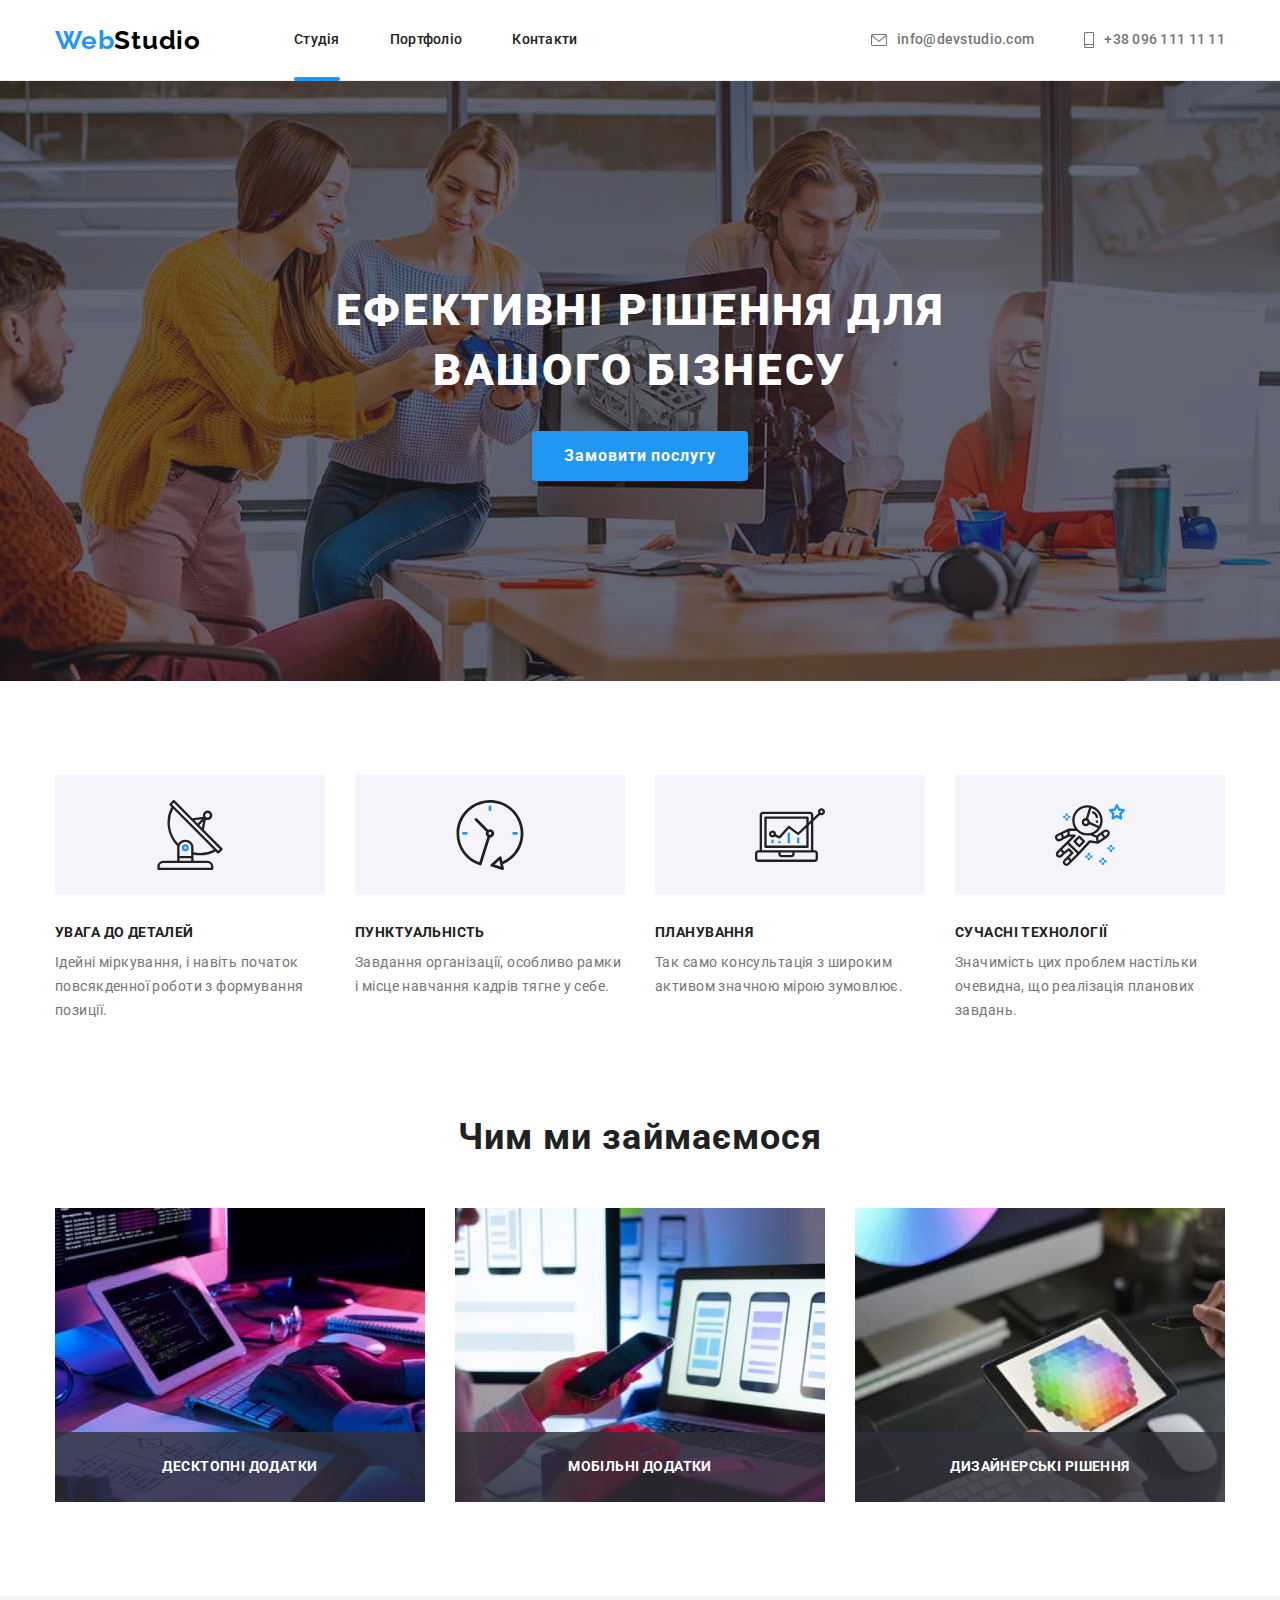
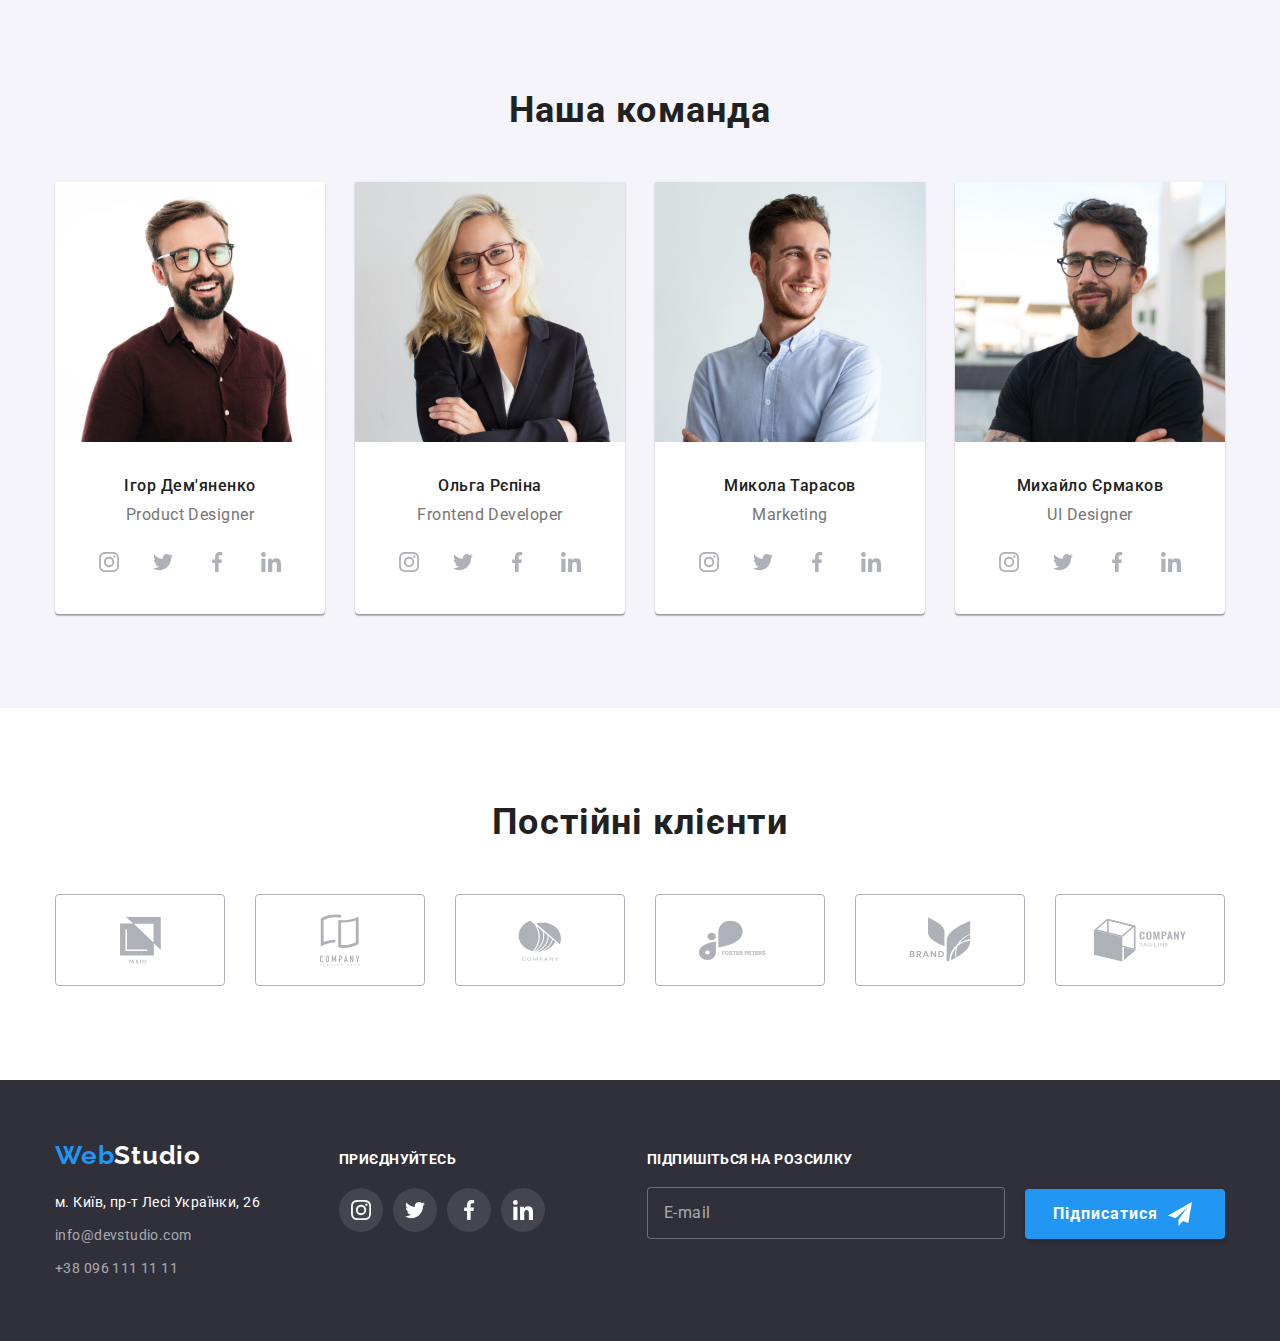
==== commit 9f2cf1a3: "goit-markup-hw-07" ====
--- a/index.html
+++ b/index.html
@@ -1,4 +1,4 @@
-/<!DOCTYPE html>
+<!DOCTYPE html>
 <html lang="uk">
 <head>
     <meta charset="UTF-8">
@@ -6,7 +6,7 @@
     <meta name="viewport" content="width=device-width, initial-scale=1.0">
     <link href="https://fonts.googleapis.com/css2?family=Raleway:wght@700&family=Roboto:wght@400;500;700;900&display=swap"
         rel="stylesheet">
-    <link rel="stylesheet" href="https://cdnjs.cloudflare.com/ajax/libs/modern-normalize/1.1.0/modern-normalize.min.css">
+    <link rel="stylesheet" href="./sass/utils/modern-normalize.css">
     <link rel="stylesheet" href="./css/main.min.css">
     <title>Студія</title>
 </head>
@@ -419,9 +419,9 @@
                         </div>
                         <!-- subscription form -->
             
-                            <form class="futer__form" name="subscription-form">
-                                <label class="futer__label" id="subscription-form">Підпишіться на розсилку
-                                    <input class="futer__input" type="email" name="subscription-form" placeholder="E-mail" >
+                            <form class="footer__form" name="subscription-form">
+                                <label class="footer__label" id="subscription-form">Підпишіться на розсилку
+                                    <input class="footer__input" type="email" name="subscription-form" placeholder="E-mail" >
                                 </label>
                                 <button class="button button--submit" type="submit">Підписатися
                                     <svg class="button__icon--end" width="24" height="24">
--- a/css/main.min.css
+++ b/css/main.min.css
@@ -1 +1 @@
-body{font-family:"Roboto",sans-serif;color:#212121;background-color:#fff}a{text-decoration:none}.container{width:1200px;margin-left:auto;margin-right:auto;padding:0 15px}.visualli-hiden{position:absolute;white-space:nowrap;width:1px;height:1px;overflow:hidden;border:0;padding:0;clip:rect(0 0 0 0);-webkit-clip-path:inset(50%);clip-path:inset(50%);margin:-1px}.list{list-style:none;margin:0px;padding:0px}.list__item{position:relative;background-color:#fff}.list__item--address{position:relative;background-color:#2f303a}.title{margin:0 0 50px 0;font-weight:700;font-size:36px;line-height:1.16;letter-spacing:.03em;text-align:center}.header{position:fixed;width:100%;left:50%;-webkit-transform:translateX(-50%);transform:translateX(-50%);border-bottom:1px solid #ececec;background-color:#fff;z-index:99}.header__item{display:-webkit-box;display:-ms-flexbox;display:flex;-webkit-box-align:center;-ms-flex-align:center;align-items:center}.logo{font-family:"Raleway",sans-serif;font-size:26px;font-weight:700;line-height:1.19;letter-spacing:.03em;color:#2196f3}.logo__accent{color:#000}.logo__accent--color{color:#fff}.current::after{position:absolute;bottom:-1px;width:100%;display:block;height:4px;border-radius:2px;content:"";background-color:#2196f3;-webkit-transition:-webkit-transform 250ms cubic-bezier(0.4, 0, 0.2, 1);transition:-webkit-transform 250ms cubic-bezier(0.4, 0, 0.2, 1);transition:transform 250ms cubic-bezier(0.4, 0, 0.2, 1);transition:transform 250ms cubic-bezier(0.4, 0, 0.2, 1), -webkit-transform 250ms cubic-bezier(0.4, 0, 0.2, 1)}.list .nav__link .current{color:#2196f3}.nav{margin-left:93px}.nav__list{display:-webkit-box;display:-ms-flexbox;display:flex}.nav__list .list__item+.list__item{margin-left:50px}.nav__link{display:-webkit-box;display:-ms-flexbox;display:flex;padding:32px 0;font-weight:500;-webkit-box-align:center;-ms-flex-align:center;align-items:center;color:#212121;font-size:14px;line-height:1.14;letter-spacing:.02em;-webkit-transition:color 250ms cubic-bezier(0.4, 0, 0.2, 1);transition:color 250ms cubic-bezier(0.4, 0, 0.2, 1)}.nav__link:hover,.nav__link:focus{color:#2196f3}.nav__list--left{margin-left:auto}.nav__list--left .nav__link--disign{color:#757575}.nav__list--left .nav__link--disign:hover,.nav__list--left .nav__link--disign:focus{color:#2196f3}.nav__list--left .nav__icon{margin-right:10px;fill:currentColor}.nav__list--left .list__item+.list__item{margin-left:50px}.main{padding-top:81px}.hiro{max-width:1600px;margin-left:auto;margin-right:auto;padding-top:200px;padding-bottom:200px;text-align:center;background-color:#c4c4c4;background-image:-webkit-gradient(linear, left top, right top, from(rgba(47, 48, 58, 0.4)), to(rgba(47, 48, 58, 0.4))),url(../images/hiro.jpg);background-image:linear-gradient(to right, rgba(47, 48, 58, 0.4), rgba(47, 48, 58, 0.4)),url(../images/hiro.jpg);background-size:cover;background-position:center;background-repeat:no-repeat}.hiro__title{margin:0 auto;text-transform:uppercase;max-width:696px;text-align:center;font-weight:900;font-size:44px;line-height:1.36;letter-spacing:.06em;color:#fff}.button{font-family:inherit;font-weight:700;font-size:16px;line-height:1.88;letter-spacing:.06em;cursor:pointer;-webkit-box-shadow:0px 4px 4px rgba(0,0,0,.15);box-shadow:0px 4px 4px rgba(0,0,0,.15);color:#fff;background-color:#2196f3;border-radius:4px;border:inherit;-webkit-transition:background-color 250ms cubic-bezier(0.4, 0, 0.2, 1) box-shadow 250ms cubic-bezier(0.4, 0, 0.2, 1);transition:background-color 250ms cubic-bezier(0.4, 0, 0.2, 1) box-shadow 250ms cubic-bezier(0.4, 0, 0.2, 1)}.button:hover,.button:focus{background-color:#188ce8}.button--hiro{display:inline-block;text-align:center;border-color:rgba(0,0,0,0);min-width:216px;margin-top:30px;padding:10px 32px}.features{padding-top:94px;padding-bottom:94px}.features__subtitle{margin-top:0px;margin-bottom:10px;font-weight:700;font-size:14px;line-height:1.14;letter-spacing:.03em;text-transform:uppercase}.features__text{color:#757575;margin:0px;font-size:14px;line-height:1.71;letter-spacing:.03em}.features__icon{display:-webkit-box;display:-ms-flexbox;display:flex;-webkit-box-align:center;-ms-flex-align:center;align-items:center;-webkit-box-pack:center;-ms-flex-pack:center;justify-content:center;margin-bottom:30px;height:120px;background-color:#f5f4fa}.features__list{display:-webkit-box;display:-ms-flexbox;display:flex;margin:0px;padding:0px;gap:30px}.features__list .list__item{-ms-flex-preferred-size:calc((100% - 90px)/4);flex-basis:calc((100% - 90px)/4)}.work{padding-bottom:94px}.work__list{display:-webkit-box;display:-ms-flexbox;display:flex;margin:0;padding:0;gap:30px}.work__thumb{position:relative;height:294px}.work__text{position:absolute;bottom:0;margin:0;padding:27px 0 27px 0;display:block;width:100%;text-align:center;text-transform:uppercase;font-weight:700;font-size:14px;line-height:1.14;letter-spacing:.03em;color:#fff;background-color:rgba(47,48,58,.8)}.team{padding-top:94px;padding-bottom:94px;background-color:#f5f4fa}.team__list{display:-webkit-box;display:-ms-flexbox;display:flex;margin:0px;padding:0px;gap:30px}.team__card{padding:30px 0}.team__subtitle{margin:0px;margin-bottom:10px;text-align:center;font-size:16px;line-height:1.19;letter-spacing:.03em;font-weight:500;color:#212121}.team__text{margin:0px;margin-bottom:16px;text-align:center;font-size:16px;line-height:1.19;letter-spacing:.03em;color:#757575}.card{-webkit-box-shadow:0px 1px 3px rgba(0,0,0,.12),0px 1px 1px rgba(0,0,0,.14),0px 2px 1px rgba(0,0,0,.2);box-shadow:0px 1px 3px rgba(0,0,0,.12),0px 1px 1px rgba(0,0,0,.14),0px 2px 1px rgba(0,0,0,.2);border-radius:0px 0px 4px 4px}.social{display:-webkit-box;display:-ms-flexbox;display:flex;-webkit-box-pack:center;-ms-flex-pack:center;justify-content:center;list-style:none;margin:0;padding:0;gap:10px}.social__linc{display:-webkit-box;display:-ms-flexbox;display:flex;-webkit-box-align:center;-ms-flex-align:center;align-items:center;-webkit-box-pack:center;-ms-flex-pack:center;justify-content:center;padding:0;border-radius:50%;width:44px;height:44px;-webkit-transition:background-color 250ms cubic-bezier(0.4, 0, 0.2, 1),fill 250ms cubic-bezier(0.4, 0, 0.2, 1);transition:background-color 250ms cubic-bezier(0.4, 0, 0.2, 1),fill 250ms cubic-bezier(0.4, 0, 0.2, 1)}.social--light{color:#fff;fill:#afb1b8}.social--light:hover,.social--light:focus{background-color:#2196f3;fill:currentColor}.social--dark{background-color:rgba(255,255,255,.1019607843);fill:#fff}.social--dark:hover,.social--dark:focus{background-color:#2196f3;color:currentColor}.customers{padding-top:94px;padding-bottom:94px}.customers__list{display:-webkit-box;display:-ms-flexbox;display:flex;margin:0px;padding:0px;gap:30px}.customers__linc{display:-webkit-box;display:-ms-flexbox;display:flex;-webkit-box-align:center;-ms-flex-align:center;align-items:center;-webkit-box-pack:center;-ms-flex-pack:center;justify-content:center;width:170px;height:92px;color:#afb1b8;border:1px solid #afb1b8;border-radius:4px;-webkit-transition:color 250ms cubic-bezier(0.4, 0, 0.2, 1),border 250ms cubic-bezier(0.4, 0, 0.2, 1);transition:color 250ms cubic-bezier(0.4, 0, 0.2, 1),border 250ms cubic-bezier(0.4, 0, 0.2, 1)}.customers__linc:hover,.customers__linc:focus{color:#188ce8;border:1px solid #188ce8}.customers__icon{display:block;fill:currentColor}.footer{padding-top:60px;padding-bottom:60px;background:#2f303a}.footer__title{margin-top:0px;margin-bottom:10px;font-weight:700;font-size:14px;line-height:1.14;letter-spacing:.03em;text-transform:uppercase;margin-bottom:20px;color:#fff}.footer__item{display:-webkit-box;display:-ms-flexbox;display:flex;-webkit-box-align:baseline;-ms-flex-align:baseline;align-items:baseline}.footer__social{display:block;margin-left:70px}.address{display:block;font-style:normal;margin-top:20px;font-size:14px;line-height:1.71;letter-spacing:.03em}.address__geo--link{color:#fff;-webkit-transition:color 250ms cubic-bezier(0.4, 0, 0.2, 1);transition:color 250ms cubic-bezier(0.4, 0, 0.2, 1)}.address__geo--link:hover,.address__geo--link:focus{color:#2196f3}.address__mail--link,.address__tel--link{display:block;color:rgba(255,255,255,.6);-webkit-transition:color 250ms cubic-bezier(0.4, 0, 0.2, 1);transition:color 250ms cubic-bezier(0.4, 0, 0.2, 1)}.address__mail--link:hover,.address__mail--link:focus,.address__tel--link:hover,.address__tel--link:focus{color:#2196f3}.address--contact{margin-top:9px}.futer__form{position:relative;display:-webkit-box;display:-ms-flexbox;display:flex;-webkit-box-align:end;-ms-flex-align:end;align-items:flex-end;margin-left:93px}.futer__form .futer__label{display:-webkit-box;display:-ms-flexbox;display:flex;-webkit-box-orient:vertical;-webkit-box-direction:normal;-ms-flex-direction:column;flex-direction:column;font-weight:700;font-size:14px;line-height:16px;letter-spacing:.03em;text-transform:uppercase;color:#fff}.futer__form .futer__label:hover .futer__input,.futer__form .futer__label:focus-within .futer__input{border-color:#2196f3}.futer__form .futer__label .futer__input:hover::-webkit-input-placeholder{color:#2196f3}.futer__form .futer__label .futer__input:hover::-moz-placeholder{color:#2196f3}.futer__form .futer__label .futer__input:hover:-ms-input-placeholder{color:#2196f3}.futer__form .futer__label .futer__input:hover::-ms-input-placeholder{color:#2196f3}.futer__form .futer__label .futer__input:hover::placeholder{color:#2196f3}.futer__form .futer__input{display:inline-block;margin-top:20px;width:358px;background-color:#2f303a;padding:15px 16px;color:rgba(255,255,255,.6);font-size:16px;line-height:20px;letter-spacing:.03em;border:1px solid rgba(255,255,255,.3);border-radius:4px;-webkit-transition:border-color 250ms cubic-bezier(0.4, 0, 0.2, 1);transition:border-color 250ms cubic-bezier(0.4, 0, 0.2, 1)}.futer__form .futer__input::-webkit-input-placeholder{font-size:16px;line-height:20px;letter-spacing:.03em;color:rgba(255,255,255,.6);-webkit-transition:color 250ms cubic-bezier(0.4, 0, 0.2, 1);transition:color 250ms cubic-bezier(0.4, 0, 0.2, 1)}.futer__form .futer__input::-moz-placeholder{font-size:16px;line-height:20px;letter-spacing:.03em;color:rgba(255,255,255,.6);-moz-transition:color 250ms cubic-bezier(0.4, 0, 0.2, 1);transition:color 250ms cubic-bezier(0.4, 0, 0.2, 1)}.futer__form .futer__input:-ms-input-placeholder{font-size:16px;line-height:20px;letter-spacing:.03em;color:rgba(255,255,255,.6);-ms-transition:color 250ms cubic-bezier(0.4, 0, 0.2, 1);transition:color 250ms cubic-bezier(0.4, 0, 0.2, 1)}.futer__form .futer__input::-ms-input-placeholder{font-size:16px;line-height:20px;letter-spacing:.03em;color:rgba(255,255,255,.6);-ms-transition:color 250ms cubic-bezier(0.4, 0, 0.2, 1);transition:color 250ms cubic-bezier(0.4, 0, 0.2, 1)}.futer__form .futer__input::placeholder{font-size:16px;line-height:20px;letter-spacing:.03em;color:rgba(255,255,255,.6);-webkit-transition:color 250ms cubic-bezier(0.4, 0, 0.2, 1);transition:color 250ms cubic-bezier(0.4, 0, 0.2, 1)}.button--submit{display:-webkit-box;display:-ms-flexbox;display:flex;-webkit-box-align:center;-ms-flex-align:center;align-items:center;text-align:center;min-width:200px;margin-left:20px;padding:10px 28px;border:inherit}.button__icon--end{background-color:rgba(0,0,0,0);margin-left:10px}.backdroup{position:fixed;top:0;left:0;width:100%;height:100%;background-color:rgba(0,0,0,.2);opacity:1;-webkit-transition:opacity 250ms cubic-bezier(0.4, 0, 0.2, 1);transition:opacity 250ms cubic-bezier(0.4, 0, 0.2, 1)}.backdroup.is-hidden{visibility:visible;opacity:0;pointer-events:none}.backdroup.is-hidden .modal{-webkit-transform:translate(-50%, -50%) scale(1.1) rotateZ(180deg);transform:translate(-50%, -50%) scale(1.1) rotateZ(180deg);-webkit-box-shadow:none;box-shadow:none}.modal{position:absolute;top:50%;left:50%;-webkit-transform:translate(-50%, -50%) scale(1);transform:translate(-50%, -50%) scale(1);border-radius:4px;width:528px;height:581px;padding:40px;background-color:#fff;-webkit-box-shadow:0px 1px 3px rgba(0,0,0,.12),0px 1px 1px rgba(0,0,0,.14),0px 2px 1px rgba(0,0,0,.2);box-shadow:0px 1px 3px rgba(0,0,0,.12),0px 1px 1px rgba(0,0,0,.14),0px 2px 1px rgba(0,0,0,.2);-webkit-transition:-webkit-box-shadow 250ms cubic-bezier(0.4, 0, 0.2, 1) scale 250ms cubic-bezier(0.4, 0, 0.2, 1) transform 250ms cubic-bezier(0.4, 0, 0.2, 1);transition:-webkit-box-shadow 250ms cubic-bezier(0.4, 0, 0.2, 1) scale 250ms cubic-bezier(0.4, 0, 0.2, 1) transform 250ms cubic-bezier(0.4, 0, 0.2, 1);transition:box-shadow 250ms cubic-bezier(0.4, 0, 0.2, 1) scale 250ms cubic-bezier(0.4, 0, 0.2, 1) transform 250ms cubic-bezier(0.4, 0, 0.2, 1);transition:box-shadow 250ms cubic-bezier(0.4, 0, 0.2, 1) scale 250ms cubic-bezier(0.4, 0, 0.2, 1) transform 250ms cubic-bezier(0.4, 0, 0.2, 1), -webkit-box-shadow 250ms cubic-bezier(0.4, 0, 0.2, 1) scale 250ms cubic-bezier(0.4, 0, 0.2, 1) transform 250ms cubic-bezier(0.4, 0, 0.2, 1)}.modal__form{position:relative;display:-webkit-box;display:-ms-flexbox;display:flex;-webkit-box-orient:vertical;-webkit-box-direction:normal;-ms-flex-direction:column;flex-direction:column;height:581px}.modal__title{display:block;text-align:center;padding:0 auto;margin-bottom:12px;font-weight:700;font-size:20px;line-height:23px;letter-spacing:.03em;color:#212121}.modal__label{position:relative;display:-webkit-box;display:-ms-flexbox;display:flex;-webkit-box-orient:vertical;-webkit-box-direction:normal;-ms-flex-direction:column;flex-direction:column;margin-bottom:10px;font-size:12px;line-height:14px;letter-spacing:.01em;cursor:pointer;color:#757575;-webkit-transition:color 250ms cubic-bezier(0.4, 0, 0.2, 1);transition:color 250ms cubic-bezier(0.4, 0, 0.2, 1)}.modal__label:focus-within,.modal__label:hover{color:#2196f3}.modal__label:focus-within>.feedback,.modal__label:hover>.feedback{border-color:#2196f3}.modal__label .modal__input{margin-top:4px;padding:0 0 0 42px;height:40px;border:1px solid rgba(33,33,33,.2);border-radius:4px;cursor:pointer;-webkit-transition:border-color 250ms cubic-bezier(0.4, 0, 0.2, 1);transition:border-color 250ms cubic-bezier(0.4, 0, 0.2, 1)}.modal__label:focus-within .modal__label .modal__input,.modal__label:hover .modal__label .modal__input{border-color:#2196f3}.modal__label .modal__icon--start{position:absolute;left:12px;bottom:11px;cursor:pointer;-webkit-transition:fill 250ms cubic-bezier(0.4, 0, 0.2, 1);transition:fill 250ms cubic-bezier(0.4, 0, 0.2, 1)}.modal__label .modal__icon--start:hover,.modal__label .modal__icon--start:focus-within{fill:#2196f3}.modal__label .modal__icon--start .modal__input:focus-within,.modal__label .modal__icon--start .modal__input:hover{border-color:#2196f3}.modal__label .feedback{height:120px;padding:12px 16px;margin-top:4px;border:1px solid rgba(33,33,33,.2);border-radius:4px;resize:none;-webkit-transition:border-color 250ms cubic-bezier(0.4, 0, 0.2, 1);transition:border-color 250ms cubic-bezier(0.4, 0, 0.2, 1)}.modal__label .feedback::-webkit-input-placeholder{font-size:12px;line-height:14px;letter-spacing:.01em;color:rgba(117,117,117,.5)}.modal__label .feedback::-moz-placeholder{font-size:12px;line-height:14px;letter-spacing:.01em;color:rgba(117,117,117,.5)}.modal__label .feedback:-ms-input-placeholder{font-size:12px;line-height:14px;letter-spacing:.01em;color:rgba(117,117,117,.5)}.modal__label .feedback::-ms-input-placeholder{font-size:12px;line-height:14px;letter-spacing:.01em;color:rgba(117,117,117,.5)}.modal__label .feedback::placeholder{font-size:12px;line-height:14px;letter-spacing:.01em;color:rgba(117,117,117,.5)}.modal__label .checkbox{position:absolute;white-space:nowrap;width:1px;height:1px;overflow:hidden;border:0;padding:0;clip:rect(0 0 0 0);-webkit-clip-path:inset(50%);clip-path:inset(50%);margin:-1px}.modal__label .checkbox__icon{margin-right:8px;width:16px;height:15px;background-color:var(--primari-background-color);border:solid 2px #000;border-radius:2px;-webkit-transition:background-color 250ms cubic-bezier(0.4, 0, 0.2, 1),border-color 250ms cubic-bezier(0.4, 0, 0.2, 1);transition:background-color 250ms cubic-bezier(0.4, 0, 0.2, 1),border-color 250ms cubic-bezier(0.4, 0, 0.2, 1)}.modal__label .checkbox:checked+.checkbox__icon{background-color:#2196f3;border-color:#2196f3}.modal__label:nth-child(5){margin-bottom:20px}.modal__input:focus-within+.modal__icon--start,.modal__input:hover+.modal__icon--start,.modal__icon--start:hover,.modal__icon--start:focus-within{fill:var(--hov-foc-color)}.button__icon--center{position:absolute;top:8px;right:8px;display:-webkit-box;display:-ms-flexbox;display:flex;-webkit-box-align:center;-ms-flex-align:center;align-items:center;-webkit-box-pack:center;-ms-flex-pack:center;justify-content:center;-webkit-perspective:800px;perspective:800px;width:30px;height:30px;border-radius:50%;background-color:#fff;cursor:pointer;-webkit-transform:rotateZ(0deg);transform:rotateZ(0deg);-webkit-transition:fill 250ms cubic-bezier(0.4, 0, 0.2, 1),-webkit-transform 250ms cubic-bezier(0.4, 0, 0.2, 1);transition:fill 250ms cubic-bezier(0.4, 0, 0.2, 1),-webkit-transform 250ms cubic-bezier(0.4, 0, 0.2, 1);transition:transform 250ms cubic-bezier(0.4, 0, 0.2, 1),fill 250ms cubic-bezier(0.4, 0, 0.2, 1);transition:transform 250ms cubic-bezier(0.4, 0, 0.2, 1),fill 250ms cubic-bezier(0.4, 0, 0.2, 1),-webkit-transform 250ms cubic-bezier(0.4, 0, 0.2, 1)}.button__icon--center:hover,.button__icon--center:focus{-webkit-transform:rotateZ(90deg);transform:rotateZ(90deg);fill:#2196f3}.filter{padding-top:94px;padding-bottom:94px}.filter__list{display:-webkit-box;display:-ms-flexbox;display:flex;-webkit-box-pack:center;-ms-flex-pack:center;justify-content:center;margin-bottom:50px;gap:8px}.button__filter{min-width:68px;text-align:center;padding:6px 22px;border-radius:4px;border:1px solid rgba(0,0,0,0);font-weight:500;font-size:16px;line-height:1.62;letter-spacing:.03em;color:#212121;font-family:inherit;-webkit-transition:color 250ms cubic-bezier(0.4, 0, 0.2, 1),background-color 250ms cubic-bezier(0.4, 0, 0.2, 1),-webkit-box-shadow 250ms cubic-bezier(0.4, 0, 0.2, 1);transition:color 250ms cubic-bezier(0.4, 0, 0.2, 1),background-color 250ms cubic-bezier(0.4, 0, 0.2, 1),-webkit-box-shadow 250ms cubic-bezier(0.4, 0, 0.2, 1);transition:color 250ms cubic-bezier(0.4, 0, 0.2, 1),background-color 250ms cubic-bezier(0.4, 0, 0.2, 1),box-shadow 250ms cubic-bezier(0.4, 0, 0.2, 1);transition:color 250ms cubic-bezier(0.4, 0, 0.2, 1),background-color 250ms cubic-bezier(0.4, 0, 0.2, 1),box-shadow 250ms cubic-bezier(0.4, 0, 0.2, 1),-webkit-box-shadow 250ms cubic-bezier(0.4, 0, 0.2, 1)}.button__filter:hover,.button__filter:focus{color:#fff;background-color:#2196f3;-webkit-box-shadow:0px 3px 1px rgba(0,0,0,.1),0px 1px 2px rgba(0,0,0,.08),0px 2px 2px rgba(0,0,0,.12);box-shadow:0px 3px 1px rgba(0,0,0,.1),0px 1px 2px rgba(0,0,0,.08),0px 2px 2px rgba(0,0,0,.12)}.examples__list{display:-webkit-box;display:-ms-flexbox;display:flex;-ms-flex-wrap:wrap;flex-wrap:wrap;margin:0;padding:0;margin-left:-30px;margin-top:-30px}.examples__item{-ms-flex-preferred-size:calc(33.3333333333% - 30px);flex-basis:calc(33.3333333333% - 30px);margin-left:30px;margin-top:30px;-webkit-transition:-webkit-box-shadow 250ms cubic-bezier(0.4, 0, 0.2, 1);transition:-webkit-box-shadow 250ms cubic-bezier(0.4, 0, 0.2, 1);transition:box-shadow 250ms cubic-bezier(0.4, 0, 0.2, 1);transition:box-shadow 250ms cubic-bezier(0.4, 0, 0.2, 1), -webkit-box-shadow 250ms cubic-bezier(0.4, 0, 0.2, 1)}.examples__item:hover,.examples__item:focus{-webkit-box-shadow:0px 1px 1px rgba(0,0,0,.12),0px 4px 4px rgba(0,0,0,.06),1px 4px 6px rgba(0,0,0,.16);box-shadow:0px 1px 1px rgba(0,0,0,.12),0px 4px 4px rgba(0,0,0,.06),1px 4px 6px rgba(0,0,0,.16)}.examples__item:hover .thumb__overlai,.examples__item:focus-within .thumb__overlai{-webkit-transform:translateY(0);transform:translateY(0)}.examples__link:hover,.examples__link:focus{-webkit-box-shadow:0px 1px 1px rgba(0,0,0,.12),0px 4px 4px rgba(0,0,0,.06),1px 4px 6px rgba(0,0,0,.16);box-shadow:0px 1px 1px rgba(0,0,0,.12),0px 4px 4px rgba(0,0,0,.06),1px 4px 6px rgba(0,0,0,.16)}.thumb{position:relative;overflow:hidden}.thumb__overlai{position:absolute;display:block;-webkit-transform:translateY(100%);transform:translateY(100%);margin:0;padding:63px 24px;width:100%;height:100%;color:#fff;background-color:rgba(33,150,243,.9);font-size:18px;line-height:1.56;letter-spacing:.03em;-webkit-transition:-webkit-transform 250ms cubic-bezier(0.4, 0, 0.2, 1);transition:-webkit-transform 250ms cubic-bezier(0.4, 0, 0.2, 1);transition:transform 250ms cubic-bezier(0.4, 0, 0.2, 1);transition:transform 250ms cubic-bezier(0.4, 0, 0.2, 1), -webkit-transform 250ms cubic-bezier(0.4, 0, 0.2, 1)}.thumb__title{margin:0;padding:0;font-weight:700;font-size:18px;line-height:2;letter-spacing:.06em;color:#212121}.thumb__text{margin:0;padding:0;margin-top:4px;font-size:16px;line-height:2;letter-spacing:.03em;color:#757575}.thumb__item{padding:24px 20px;border-right:1px solid #eee;border-bottom:1px solid #eee;border-left:1px solid #eee}/*# sourceMappingURL=main.min.css.map */+body{font-family:"Roboto",sans-serif;color:#212121;background-color:#fff}a{text-decoration:none}.container{width:1200px;margin-left:auto;margin-right:auto;padding:0 15px}.visualli-hiden{position:absolute;white-space:nowrap;width:1px;height:1px;overflow:hidden;border:0;padding:0;clip:rect(0 0 0 0);-webkit-clip-path:inset(50%);clip-path:inset(50%);margin:-1px}.list{list-style:none;margin:0px;padding:0px}.list__item{position:relative;background-color:#fff}.list__item--address{position:relative;background-color:#2f303a}.title{margin:0 0 50px 0;font-weight:700;font-size:36px;line-height:1.16;letter-spacing:.03em;text-align:center}.header{position:fixed;width:100%;left:50%;-webkit-transform:translateX(-50%);transform:translateX(-50%);border-bottom:1px solid #ececec;background-color:#fff;z-index:99}.header__item{display:-webkit-box;display:-ms-flexbox;display:flex;-webkit-box-align:center;-ms-flex-align:center;align-items:center}.logo{font-family:"Raleway",sans-serif;font-size:26px;font-weight:700;line-height:1.19;letter-spacing:.03em;color:#2196f3}.logo__roof{color:#000}.logo__basement{color:#fff}.current::after{position:absolute;bottom:-1px;width:100%;display:block;height:4px;border-radius:2px;content:"";background-color:#2196f3;-webkit-transition:-webkit-transform 250ms cubic-bezier(0.4, 0, 0.2, 1);transition:-webkit-transform 250ms cubic-bezier(0.4, 0, 0.2, 1);transition:transform 250ms cubic-bezier(0.4, 0, 0.2, 1);transition:transform 250ms cubic-bezier(0.4, 0, 0.2, 1), -webkit-transform 250ms cubic-bezier(0.4, 0, 0.2, 1)}.list .nav__link .current::after{color:#2196f3}.nav{margin-left:93px}.nav__list{display:-webkit-box;display:-ms-flexbox;display:flex}.nav__list .list__item+.list__item{margin-left:50px}.nav__link{display:-webkit-box;display:-ms-flexbox;display:flex;padding:32px 0;font-weight:500;-webkit-box-align:center;-ms-flex-align:center;align-items:center;color:#212121;font-size:14px;line-height:1.14;letter-spacing:.02em;-webkit-transition:color 250ms cubic-bezier(0.4, 0, 0.2, 1);transition:color 250ms cubic-bezier(0.4, 0, 0.2, 1)}.nav__link:hover,.nav__link:focus{color:#2196f3}.nav__list--left{margin-left:auto}.nav__list--left .nav__link--disign{color:#757575}.nav__list--left .nav__link--disign:hover,.nav__list--left .nav__link--disign:focus{color:#2196f3}.nav__list--left .nav__icon{margin-right:10px;fill:currentColor}.nav__list--left .list__item+.list__item{margin-left:50px}.main{padding-top:81px}.hiro{max-width:1600px;margin-left:auto;margin-right:auto;padding-top:200px;padding-bottom:200px;text-align:center;background-color:#c4c4c4;background-image:-webkit-gradient(linear, left top, right top, from(rgba(47, 48, 58, 0.4)), to(rgba(47, 48, 58, 0.4))),url(../images/hiro.jpg);background-image:linear-gradient(to right, rgba(47, 48, 58, 0.4), rgba(47, 48, 58, 0.4)),url(../images/hiro.jpg);background-size:cover;background-position:center;background-repeat:no-repeat}.hiro__title{margin:0 auto;text-transform:uppercase;max-width:696px;text-align:center;font-weight:900;font-size:44px;line-height:1.36;letter-spacing:.06em;color:#fff}.button__filter,.button--modal,.button--submit,.button--hiro{font-family:inherit;font-weight:700;font-size:16px;line-height:1.88;letter-spacing:.06em;cursor:pointer;-webkit-box-shadow:0px 4px 4px rgba(0,0,0,.15);box-shadow:0px 4px 4px rgba(0,0,0,.15);color:#fff;background-color:#2196f3;border-radius:4px;border:inherit;-webkit-transition:background-color 250ms cubic-bezier(0.4, 0, 0.2, 1) box-shadow 250ms cubic-bezier(0.4, 0, 0.2, 1);transition:background-color 250ms cubic-bezier(0.4, 0, 0.2, 1) box-shadow 250ms cubic-bezier(0.4, 0, 0.2, 1)}.button__filter:hover,.button--modal:hover,.button--submit:hover,.button--hiro:hover,.button__filter:focus,.button--modal:focus,.button--submit:focus,.button--hiro:focus{background-color:#188ce8}.button--hiro{display:inline-block;text-align:center;border-color:rgba(0,0,0,0);min-width:216px;margin-top:30px;padding:10px 32px}.features{padding-top:94px;padding-bottom:94px}.features__subtitle{margin-top:0px;margin-bottom:10px;font-weight:700;font-size:14px;line-height:1.14;letter-spacing:.03em;text-transform:uppercase}.features__text{color:#757575;margin:0px;font-size:14px;line-height:1.71;letter-spacing:.03em}.features__icon{display:-webkit-box;display:-ms-flexbox;display:flex;-webkit-box-align:center;-ms-flex-align:center;align-items:center;-webkit-box-pack:center;-ms-flex-pack:center;justify-content:center;margin-bottom:30px;height:120px;background-color:#f5f4fa}.features__list{display:-webkit-box;display:-ms-flexbox;display:flex;margin:0px;padding:0px;gap:30px}.features__list .list__item{-ms-flex-preferred-size:calc((100% - 90px)/4);flex-basis:calc((100% - 90px)/4)}.work{padding-bottom:94px}.work__list{display:-webkit-box;display:-ms-flexbox;display:flex;margin:0;padding:0;gap:30px}.work__thumb{position:relative;height:294px}.work__text{position:absolute;bottom:0;margin:0;padding:27px 0 27px 0;display:block;width:100%;text-align:center;text-transform:uppercase;font-weight:700;font-size:14px;line-height:1.14;letter-spacing:.03em;color:#fff;background-color:rgba(47,48,58,.8)}.team{padding-top:94px;padding-bottom:94px;background-color:#f5f4fa}.team__list{display:-webkit-box;display:-ms-flexbox;display:flex;margin:0px;padding:0px;gap:30px}.team__card{padding:30px 0}.team__subtitle{margin:0px;margin-bottom:10px;text-align:center;font-size:16px;line-height:1.19;letter-spacing:.03em;font-weight:500;color:#212121}.team__text{margin:0px;margin-bottom:16px;text-align:center;font-size:16px;line-height:1.19;letter-spacing:.03em;color:#757575}.card{-webkit-box-shadow:0px 1px 3px rgba(0,0,0,.12),0px 1px 1px rgba(0,0,0,.14),0px 2px 1px rgba(0,0,0,.2);box-shadow:0px 1px 3px rgba(0,0,0,.12),0px 1px 1px rgba(0,0,0,.14),0px 2px 1px rgba(0,0,0,.2);border-radius:0px 0px 4px 4px}.social{display:-webkit-box;display:-ms-flexbox;display:flex;-webkit-box-pack:center;-ms-flex-pack:center;justify-content:center;list-style:none;margin:0;padding:0;gap:10px}.social__linc{display:-webkit-box;display:-ms-flexbox;display:flex;-webkit-box-align:center;-ms-flex-align:center;align-items:center;-webkit-box-pack:center;-ms-flex-pack:center;justify-content:center;padding:0;border-radius:50%;width:44px;height:44px;-webkit-transition:background-color 250ms cubic-bezier(0.4, 0, 0.2, 1),fill 250ms cubic-bezier(0.4, 0, 0.2, 1);transition:background-color 250ms cubic-bezier(0.4, 0, 0.2, 1),fill 250ms cubic-bezier(0.4, 0, 0.2, 1)}.social--light{color:#fff;fill:#afb1b8}.social--light:hover,.social--light:focus{background-color:#2196f3;fill:currentColor}.social--dark{background-color:rgba(255,255,255,.1019607843);fill:#fff}.social--dark:hover,.social--dark:focus{background-color:#2196f3;color:currentColor}.customers{padding-top:94px;padding-bottom:94px}.customers__list{display:-webkit-box;display:-ms-flexbox;display:flex;margin:0px;padding:0px;gap:30px}.customers__linc{display:-webkit-box;display:-ms-flexbox;display:flex;-webkit-box-align:center;-ms-flex-align:center;align-items:center;-webkit-box-pack:center;-ms-flex-pack:center;justify-content:center;width:170px;height:92px;color:#afb1b8;border:1px solid #afb1b8;border-radius:4px;-webkit-transition:color 250ms cubic-bezier(0.4, 0, 0.2, 1),border 250ms cubic-bezier(0.4, 0, 0.2, 1);transition:color 250ms cubic-bezier(0.4, 0, 0.2, 1),border 250ms cubic-bezier(0.4, 0, 0.2, 1)}.customers__linc:hover,.customers__linc:focus{color:#188ce8;border:1px solid #188ce8}.customers__icon{display:block;fill:currentColor}.footer{padding-top:60px;padding-bottom:60px;background:#2f303a}.footer__title{margin-top:0px;margin-bottom:10px;font-weight:700;font-size:14px;line-height:1.14;letter-spacing:.03em;text-transform:uppercase;margin-bottom:20px;color:#fff}.footer__item{display:-webkit-box;display:-ms-flexbox;display:flex;-webkit-box-pack:justify;-ms-flex-pack:justify;justify-content:space-between;-webkit-box-align:baseline;-ms-flex-align:baseline;align-items:baseline}.footer .address{display:block;font-style:normal;margin-top:20px;font-size:14px;line-height:1.71;letter-spacing:.03em}.footer__social{display:block;margin-left:70px}.footer__form{position:relative;display:-webkit-box;display:-ms-flexbox;display:flex;-webkit-box-align:end;-ms-flex-align:end;align-items:flex-end;margin-left:93px}.address__geo--link{color:#fff;-webkit-transition:color 250ms cubic-bezier(0.4, 0, 0.2, 1);transition:color 250ms cubic-bezier(0.4, 0, 0.2, 1)}.address__geo--link:hover,.address__geo--link:focus{color:#2196f3}.address__mail--link,.address__tel--link{display:block;color:rgba(255,255,255,.6);-webkit-transition:color 250ms cubic-bezier(0.4, 0, 0.2, 1);transition:color 250ms cubic-bezier(0.4, 0, 0.2, 1)}.address__mail--link:hover,.address__mail--link:focus,.address__tel--link:hover,.address__tel--link:focus{color:#2196f3}.address--contact{margin-top:9px}.footer__label{display:-webkit-box;display:-ms-flexbox;display:flex;-webkit-box-orient:vertical;-webkit-box-direction:normal;-ms-flex-direction:column;flex-direction:column;font-weight:700;font-size:14px;line-height:16px;letter-spacing:.03em;text-transform:uppercase;color:#fff}.footer__label:hover .footer__input,.footer__label:focus-within .footer__input{border-color:#2196f3}.footer__label .footer__input:hover::-webkit-input-placeholder{color:#2196f3}.footer__label .footer__input:hover::-moz-placeholder{color:#2196f3}.footer__label .footer__input:hover:-ms-input-placeholder{color:#2196f3}.footer__label .footer__input:hover::-ms-input-placeholder{color:#2196f3}.footer__label .footer__input:hover::placeholder{color:#2196f3}.footer__input{display:inline-block;margin-top:20px;width:358px;background-color:#2f303a;padding:15px 16px;color:rgba(255,255,255,.6);font-size:16px;line-height:20px;letter-spacing:.03em;border:1px solid rgba(255,255,255,.3);border-radius:4px;-webkit-transition:border-color 250ms cubic-bezier(0.4, 0, 0.2, 1);transition:border-color 250ms cubic-bezier(0.4, 0, 0.2, 1)}.footer__input::-webkit-input-placeholder{font-size:16px;line-height:20px;letter-spacing:.03em;color:rgba(255,255,255,.6);-webkit-transition:color 250ms cubic-bezier(0.4, 0, 0.2, 1);transition:color 250ms cubic-bezier(0.4, 0, 0.2, 1)}.footer__input::-moz-placeholder{font-size:16px;line-height:20px;letter-spacing:.03em;color:rgba(255,255,255,.6);-moz-transition:color 250ms cubic-bezier(0.4, 0, 0.2, 1);transition:color 250ms cubic-bezier(0.4, 0, 0.2, 1)}.footer__input:-ms-input-placeholder{font-size:16px;line-height:20px;letter-spacing:.03em;color:rgba(255,255,255,.6);-ms-transition:color 250ms cubic-bezier(0.4, 0, 0.2, 1);transition:color 250ms cubic-bezier(0.4, 0, 0.2, 1)}.footer__input::-ms-input-placeholder{font-size:16px;line-height:20px;letter-spacing:.03em;color:rgba(255,255,255,.6);-ms-transition:color 250ms cubic-bezier(0.4, 0, 0.2, 1);transition:color 250ms cubic-bezier(0.4, 0, 0.2, 1)}.footer__input::placeholder{font-size:16px;line-height:20px;letter-spacing:.03em;color:rgba(255,255,255,.6);-webkit-transition:color 250ms cubic-bezier(0.4, 0, 0.2, 1);transition:color 250ms cubic-bezier(0.4, 0, 0.2, 1)}.button__filter,.button--modal,.button--submit,.button--hiro{font-family:inherit;font-weight:700;font-size:16px;line-height:1.88;letter-spacing:.06em;cursor:pointer;-webkit-box-shadow:0px 4px 4px rgba(0,0,0,.15);box-shadow:0px 4px 4px rgba(0,0,0,.15);color:#fff;background-color:#2196f3;border-radius:4px;border:inherit;-webkit-transition:background-color 250ms cubic-bezier(0.4, 0, 0.2, 1) box-shadow 250ms cubic-bezier(0.4, 0, 0.2, 1);transition:background-color 250ms cubic-bezier(0.4, 0, 0.2, 1) box-shadow 250ms cubic-bezier(0.4, 0, 0.2, 1)}.button__filter:hover,.button--modal:hover,.button--submit:hover,.button--hiro:hover,.button__filter:focus,.button--modal:focus,.button--submit:focus,.button--hiro:focus{background-color:#188ce8}.button--submit{display:-webkit-box;display:-ms-flexbox;display:flex;-webkit-box-align:center;-ms-flex-align:center;align-items:center;text-align:center;min-width:200px;margin-left:20px;padding:10px 28px;border:inherit}.button__icon--end{background-color:rgba(0,0,0,0);margin-left:10px}.backdroup{position:fixed;top:0;left:0;width:100%;height:100%;background-color:rgba(0,0,0,.2);opacity:1;-webkit-transition:opacity 250ms cubic-bezier(0.4, 0, 0.2, 1);transition:opacity 250ms cubic-bezier(0.4, 0, 0.2, 1)}.backdroup.is-hidden{visibility:visible;opacity:0;pointer-events:none}.backdroup.is-hidden .modal{-webkit-transform:translate(-50%, -50%) scale(1.1) rotateZ(180deg);transform:translate(-50%, -50%) scale(1.1) rotateZ(180deg);-webkit-box-shadow:none;box-shadow:none}.modal{position:absolute;top:50%;left:50%;-webkit-transform:translate(-50%, -50%) scale(1);transform:translate(-50%, -50%) scale(1);border-radius:4px;width:528px;height:581px;padding:40px;background-color:#fff;-webkit-box-shadow:0px 1px 3px rgba(0,0,0,.12),0px 1px 1px rgba(0,0,0,.14),0px 2px 1px rgba(0,0,0,.2);box-shadow:0px 1px 3px rgba(0,0,0,.12),0px 1px 1px rgba(0,0,0,.14),0px 2px 1px rgba(0,0,0,.2);-webkit-transition:-webkit-box-shadow 250ms cubic-bezier(0.4, 0, 0.2, 1) scale 250ms cubic-bezier(0.4, 0, 0.2, 1) transform 250ms cubic-bezier(0.4, 0, 0.2, 1);transition:-webkit-box-shadow 250ms cubic-bezier(0.4, 0, 0.2, 1) scale 250ms cubic-bezier(0.4, 0, 0.2, 1) transform 250ms cubic-bezier(0.4, 0, 0.2, 1);transition:box-shadow 250ms cubic-bezier(0.4, 0, 0.2, 1) scale 250ms cubic-bezier(0.4, 0, 0.2, 1) transform 250ms cubic-bezier(0.4, 0, 0.2, 1);transition:box-shadow 250ms cubic-bezier(0.4, 0, 0.2, 1) scale 250ms cubic-bezier(0.4, 0, 0.2, 1) transform 250ms cubic-bezier(0.4, 0, 0.2, 1), -webkit-box-shadow 250ms cubic-bezier(0.4, 0, 0.2, 1) scale 250ms cubic-bezier(0.4, 0, 0.2, 1) transform 250ms cubic-bezier(0.4, 0, 0.2, 1)}.modal__form{position:relative;display:-webkit-box;display:-ms-flexbox;display:flex;-webkit-box-orient:vertical;-webkit-box-direction:normal;-ms-flex-direction:column;flex-direction:column;height:581px}.modal__title{display:block;text-align:center;padding:0 auto;margin-bottom:12px;font-weight:700;font-size:20px;line-height:23px;letter-spacing:.03em;color:#212121}.modal__label{position:relative;display:-webkit-box;display:-ms-flexbox;display:flex;-webkit-box-orient:vertical;-webkit-box-direction:normal;-ms-flex-direction:column;flex-direction:column;margin-bottom:10px;font-size:12px;line-height:14px;letter-spacing:.01em;color:#757575;-webkit-transition:color 250ms cubic-bezier(0.4, 0, 0.2, 1);transition:color 250ms cubic-bezier(0.4, 0, 0.2, 1)}.modal__label:focus-within,.modal__label:hover{color:#2196f3}.modal__label:nth-child(5){margin-bottom:20px}.modal__input{margin-top:4px;padding:0 0 0 42px;height:40px;border:1px solid rgba(33,33,33,.2);border-radius:4px;-webkit-transition:border-color 250ms cubic-bezier(0.4, 0, 0.2, 1);transition:border-color 250ms cubic-bezier(0.4, 0, 0.2, 1)}.modal__label:focus-within .modal__input,.modal__label:hover .modal__input{border-color:#2196f3}.modal__icon--start{position:absolute;left:12px;bottom:11px;cursor:pointer;-webkit-transition:fill 250ms cubic-bezier(0.4, 0, 0.2, 1);transition:fill 250ms cubic-bezier(0.4, 0, 0.2, 1)}.modal__input:focus-within+.modal__icon--start,.modal__input:hover+.modal__icon--start,.modal__icon--start:hover,.modal__icon--start:focus-within{fill:#2196f3}.feedback{height:120px;padding:12px 16px;margin-top:4px;border:1px solid rgba(33,33,33,.2);border-radius:4px;resize:none;-webkit-transition:border-color 250ms cubic-bezier(0.4, 0, 0.2, 1);transition:border-color 250ms cubic-bezier(0.4, 0, 0.2, 1)}.modal__label:focus-within .feedback,.modal__label:hover .feedback{border-color:#2196f3}.feedback::-webkit-input-placeholder{font-size:12px;line-height:14px;letter-spacing:.01em;color:rgba(117,117,117,.5)}.feedback::-moz-placeholder{font-size:12px;line-height:14px;letter-spacing:.01em;color:rgba(117,117,117,.5)}.feedback:-ms-input-placeholder{font-size:12px;line-height:14px;letter-spacing:.01em;color:rgba(117,117,117,.5)}.feedback::-ms-input-placeholder{font-size:12px;line-height:14px;letter-spacing:.01em;color:rgba(117,117,117,.5)}.feedback::placeholder{font-size:12px;line-height:14px;letter-spacing:.01em;color:rgba(117,117,117,.5)}.user__contract{display:-webkit-box;display:-ms-flexbox;display:flex;-webkit-box-align:center;-ms-flex-align:center;align-items:center;-ms-flex-item-align:center;align-self:center;margin:0;padding:0;font-size:14px;line-height:24px;letter-spacing:.03em;color:#757575}.contract{position:relative;margin-left:5px;color:#2196f3}.contract ::after{position:absolute;bottom:5px;left:0;display:inline;width:100%;height:1px;border-radius:1px;content:"";background-color:#2196f3}.checkbox{position:absolute;white-space:nowrap;width:1px;height:1px;overflow:hidden;border:0;padding:0;clip:rect(0 0 0 0);-webkit-clip-path:inset(50%);clip-path:inset(50%);margin:-1px}.checkbox__icon{margin-right:8px;width:16px;height:15px;background-color:#fff;border:solid 2px #000;border-radius:2px;-webkit-transition:background-color 250ms cubic-bezier(0.4, 0, 0.2, 1),border-color 250ms cubic-bezier(0.4, 0, 0.2, 1);transition:background-color 250ms cubic-bezier(0.4, 0, 0.2, 1),border-color 250ms cubic-bezier(0.4, 0, 0.2, 1)}.checkbox:checked+.checkbox__icon{background-color:#2196f3;border-color:#2196f3}.button__filter,.button--modal,.button--hiro,.button--submit{font-family:inherit;font-weight:700;font-size:16px;line-height:1.88;letter-spacing:.06em;cursor:pointer;-webkit-box-shadow:0px 4px 4px rgba(0,0,0,.15);box-shadow:0px 4px 4px rgba(0,0,0,.15);color:#fff;background-color:#2196f3;border-radius:4px;border:inherit;-webkit-transition:background-color 250ms cubic-bezier(0.4, 0, 0.2, 1) box-shadow 250ms cubic-bezier(0.4, 0, 0.2, 1);transition:background-color 250ms cubic-bezier(0.4, 0, 0.2, 1) box-shadow 250ms cubic-bezier(0.4, 0, 0.2, 1)}.button__filter:hover,.button--modal:hover,.button--hiro:hover,.button--submit:hover,.button__filter:focus,.button--modal:focus,.button--hiro:focus,.button--submit:focus{background-color:#188ce8}.button--modal{display:inline-block;padding:10px 52px;width:200px;margin-left:auto;margin-right:auto;margin-top:30px}.button--modal:hover,.button--modal:focus{-webkit-box-shadow:0px 4px 4px rgba(0,0,0,.15);box-shadow:0px 4px 4px rgba(0,0,0,.15)}.button__icon--center{position:absolute;top:8px;right:8px;display:-webkit-box;display:-ms-flexbox;display:flex;-webkit-box-align:center;-ms-flex-align:center;align-items:center;-webkit-box-pack:center;-ms-flex-pack:center;justify-content:center;-webkit-perspective:800px;perspective:800px;width:30px;height:30px;border-radius:50%;background-color:#fff;border:1px solid rgba(0,0,0,.1);cursor:pointer;-webkit-transform:rotateZ(0deg);transform:rotateZ(0deg);-webkit-transition:fill 250ms cubic-bezier(0.4, 0, 0.2, 1),-webkit-transform 250ms cubic-bezier(0.4, 0, 0.2, 1);transition:fill 250ms cubic-bezier(0.4, 0, 0.2, 1),-webkit-transform 250ms cubic-bezier(0.4, 0, 0.2, 1);transition:transform 250ms cubic-bezier(0.4, 0, 0.2, 1),fill 250ms cubic-bezier(0.4, 0, 0.2, 1);transition:transform 250ms cubic-bezier(0.4, 0, 0.2, 1),fill 250ms cubic-bezier(0.4, 0, 0.2, 1),-webkit-transform 250ms cubic-bezier(0.4, 0, 0.2, 1)}.button__icon--center:hover,.button__icon--center:focus{-webkit-transform:rotateZ(90deg);transform:rotateZ(90deg);fill:#2196f3}.filter{padding-top:94px;padding-bottom:94px}.filter__list{display:-webkit-box;display:-ms-flexbox;display:flex;-webkit-box-pack:center;-ms-flex-pack:center;justify-content:center;margin-bottom:50px;gap:8px}.button__filter,.button--hiro,.button--submit,.button--modal{font-family:inherit;font-weight:700;font-size:16px;line-height:1.88;letter-spacing:.06em;cursor:pointer;-webkit-box-shadow:0px 4px 4px rgba(0,0,0,.15);box-shadow:0px 4px 4px rgba(0,0,0,.15);color:#fff;background-color:#2196f3;border-radius:4px;border:inherit;-webkit-transition:background-color 250ms cubic-bezier(0.4, 0, 0.2, 1) box-shadow 250ms cubic-bezier(0.4, 0, 0.2, 1);transition:background-color 250ms cubic-bezier(0.4, 0, 0.2, 1) box-shadow 250ms cubic-bezier(0.4, 0, 0.2, 1)}.button__filter:hover,.button--hiro:hover,.button--submit:hover,.button--modal:hover,.button__filter:focus,.button--hiro:focus,.button--submit:focus,.button--modal:focus{background-color:#188ce8}.button__filter{min-width:68px;text-align:center;padding:6px 22px;border-radius:4px;border:1px solid rgba(0,0,0,0);font-weight:500;font-size:16px;line-height:1.62;letter-spacing:.03em;color:#212121;background-color:#f5f4fa;font-family:inherit;-webkit-transition:color 250ms cubic-bezier(0.4, 0, 0.2, 1),background-color 250ms cubic-bezier(0.4, 0, 0.2, 1),-webkit-box-shadow 250ms cubic-bezier(0.4, 0, 0.2, 1);transition:color 250ms cubic-bezier(0.4, 0, 0.2, 1),background-color 250ms cubic-bezier(0.4, 0, 0.2, 1),-webkit-box-shadow 250ms cubic-bezier(0.4, 0, 0.2, 1);transition:color 250ms cubic-bezier(0.4, 0, 0.2, 1),background-color 250ms cubic-bezier(0.4, 0, 0.2, 1),box-shadow 250ms cubic-bezier(0.4, 0, 0.2, 1);transition:color 250ms cubic-bezier(0.4, 0, 0.2, 1),background-color 250ms cubic-bezier(0.4, 0, 0.2, 1),box-shadow 250ms cubic-bezier(0.4, 0, 0.2, 1),-webkit-box-shadow 250ms cubic-bezier(0.4, 0, 0.2, 1)}.button__filter:hover,.button__filter:focus{color:#fff;background-color:#2196f3;-webkit-box-shadow:0px 3px 1px rgba(0,0,0,.1),0px 1px 2px rgba(0,0,0,.08),0px 2px 2px rgba(0,0,0,.12);box-shadow:0px 3px 1px rgba(0,0,0,.1),0px 1px 2px rgba(0,0,0,.08),0px 2px 2px rgba(0,0,0,.12)}.examples__list{display:-webkit-box;display:-ms-flexbox;display:flex;-ms-flex-wrap:wrap;flex-wrap:wrap;margin:0;padding:0;margin-left:-30px;margin-top:-30px}.examples__item{-ms-flex-preferred-size:calc(33.3333333333% - 30px);flex-basis:calc(33.3333333333% - 30px);margin-left:30px;margin-top:30px;-webkit-transition:-webkit-box-shadow 250ms cubic-bezier(0.4, 0, 0.2, 1);transition:-webkit-box-shadow 250ms cubic-bezier(0.4, 0, 0.2, 1);transition:box-shadow 250ms cubic-bezier(0.4, 0, 0.2, 1);transition:box-shadow 250ms cubic-bezier(0.4, 0, 0.2, 1), -webkit-box-shadow 250ms cubic-bezier(0.4, 0, 0.2, 1)}.examples__item:hover,.examples__item:focus{-webkit-box-shadow:0px 1px 1px rgba(0,0,0,.12),0px 4px 4px rgba(0,0,0,.06),1px 4px 6px rgba(0,0,0,.16);box-shadow:0px 1px 1px rgba(0,0,0,.12),0px 4px 4px rgba(0,0,0,.06),1px 4px 6px rgba(0,0,0,.16)}.examples__item:hover .thumb__overlai,.examples__item:focus-within .thumb__overlai{-webkit-transform:translateY(0);transform:translateY(0)}.examples__link:hover,.examples__link:focus{-webkit-box-shadow:0px 1px 1px rgba(0,0,0,.12),0px 4px 4px rgba(0,0,0,.06),1px 4px 6px rgba(0,0,0,.16);box-shadow:0px 1px 1px rgba(0,0,0,.12),0px 4px 4px rgba(0,0,0,.06),1px 4px 6px rgba(0,0,0,.16)}.thumb{position:relative;overflow:hidden}.thumb__overlai{position:absolute;display:block;-webkit-transform:translateY(100%);transform:translateY(100%);margin:0;padding:63px 24px;width:100%;height:100%;color:#fff;background-color:rgba(33,150,243,.9);font-size:18px;line-height:1.56;letter-spacing:.03em;-webkit-transition:-webkit-transform 250ms cubic-bezier(0.4, 0, 0.2, 1);transition:-webkit-transform 250ms cubic-bezier(0.4, 0, 0.2, 1);transition:transform 250ms cubic-bezier(0.4, 0, 0.2, 1);transition:transform 250ms cubic-bezier(0.4, 0, 0.2, 1), -webkit-transform 250ms cubic-bezier(0.4, 0, 0.2, 1)}.thumb__title{margin:0;padding:0;font-weight:700;font-size:18px;line-height:2;letter-spacing:.06em;color:#212121}.thumb__text{margin:0;padding:0;margin-top:4px;font-size:16px;line-height:2;letter-spacing:.03em;color:#757575}.thumb__item{padding:24px 20px;border-right:1px solid #eee;border-bottom:1px solid #eee;border-left:1px solid #eee}/*# sourceMappingURL=main.min.css.map */